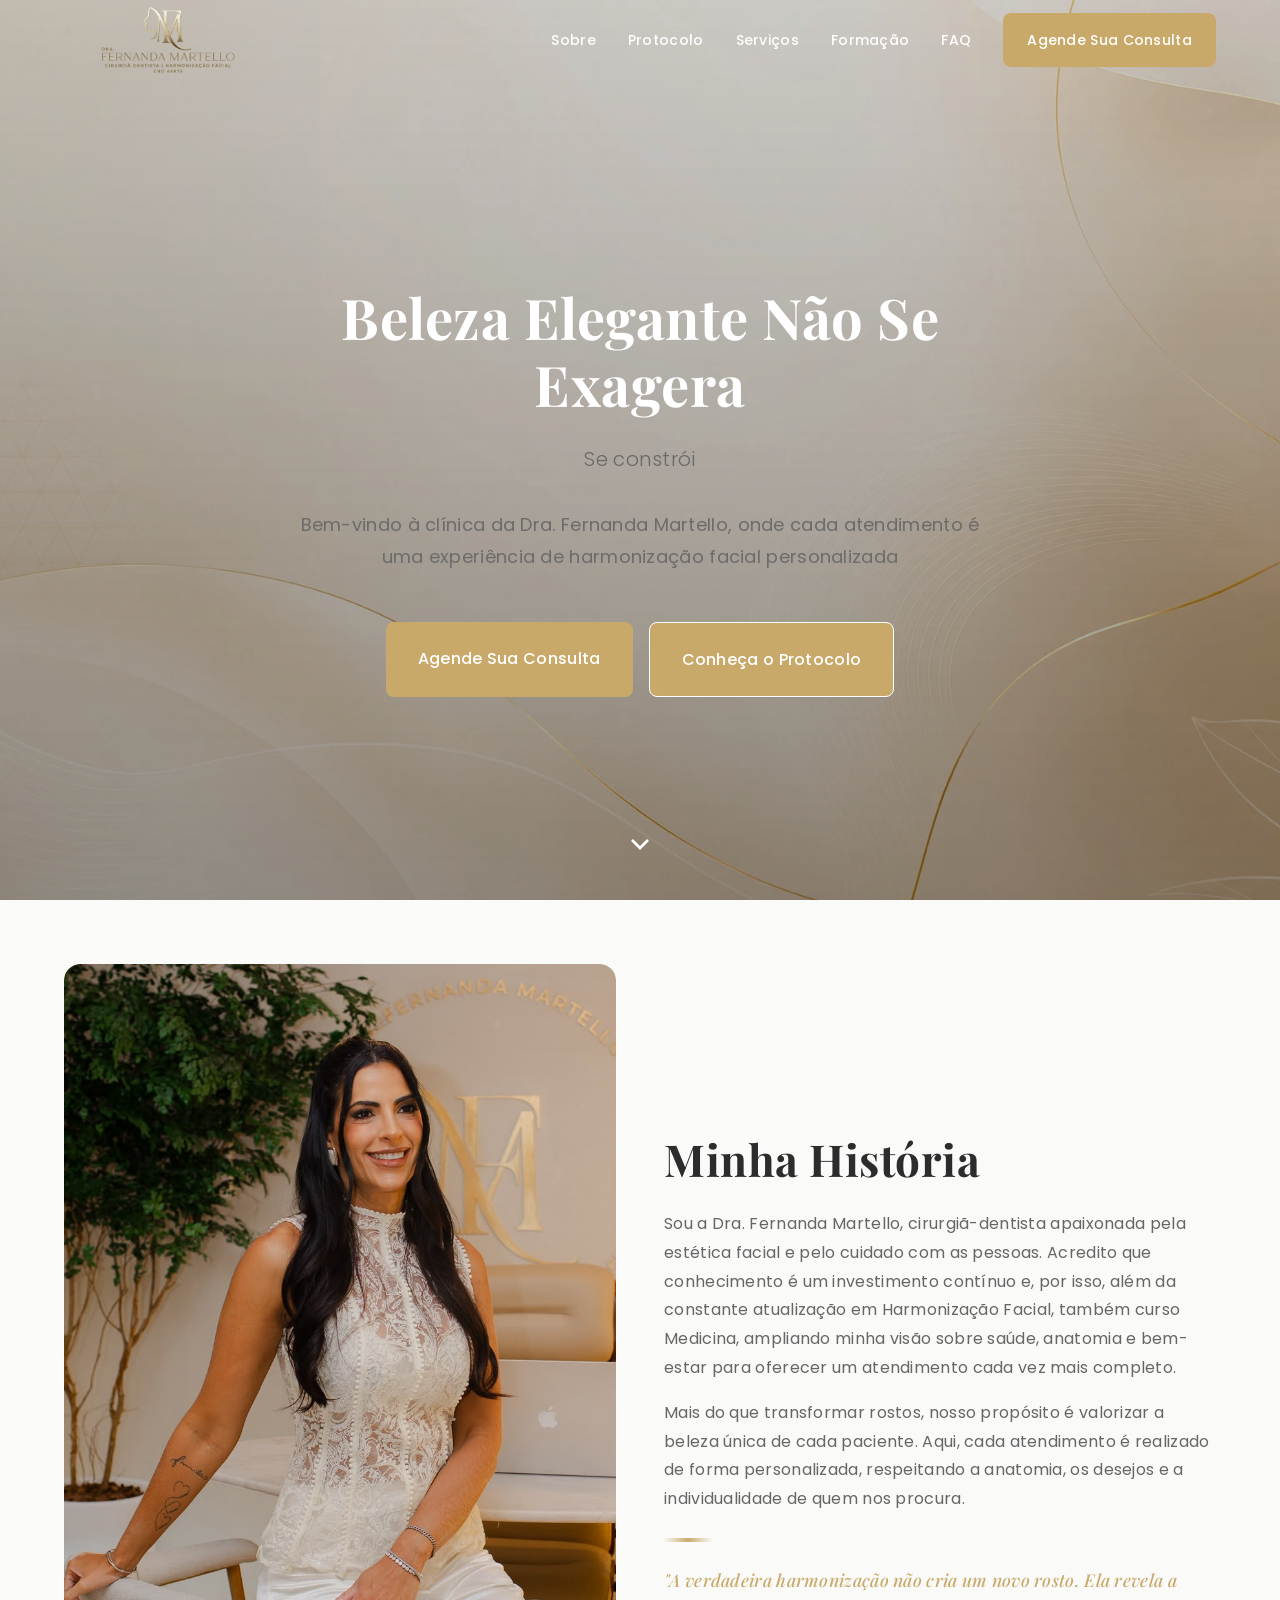
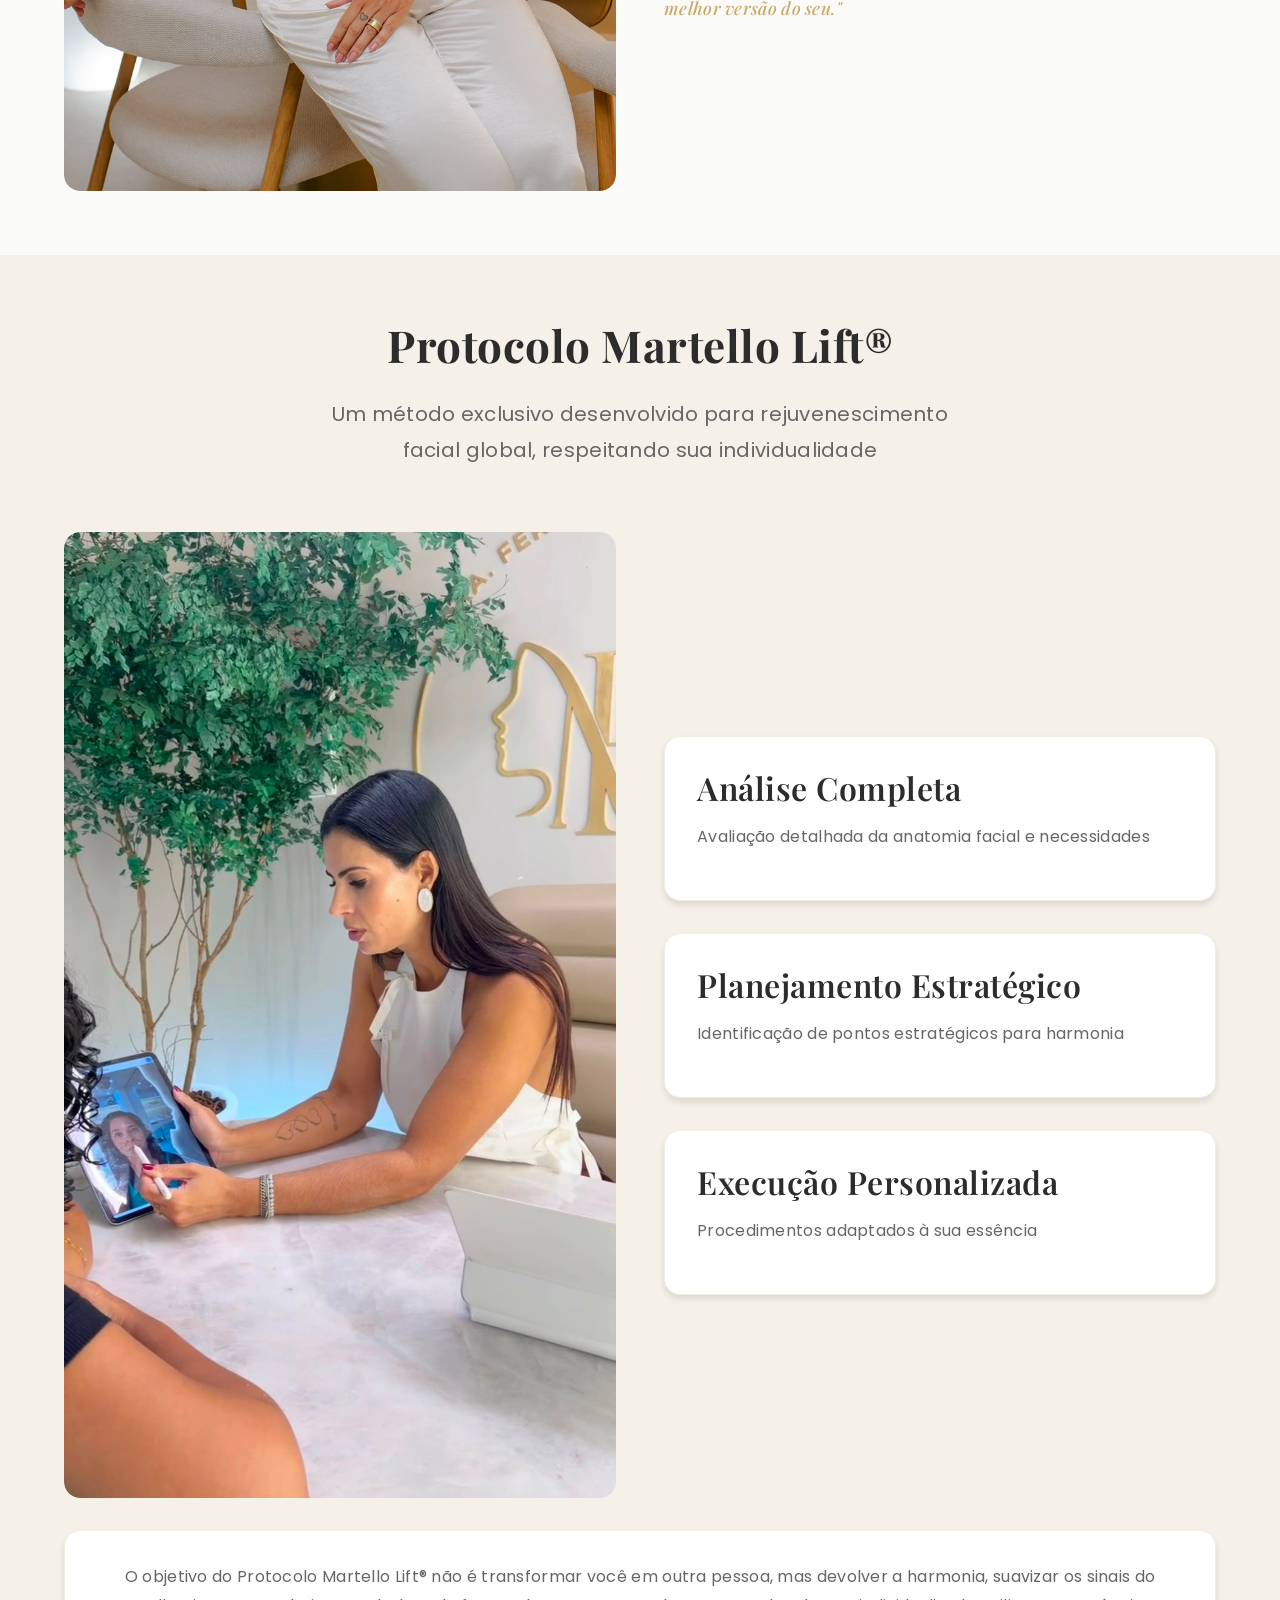
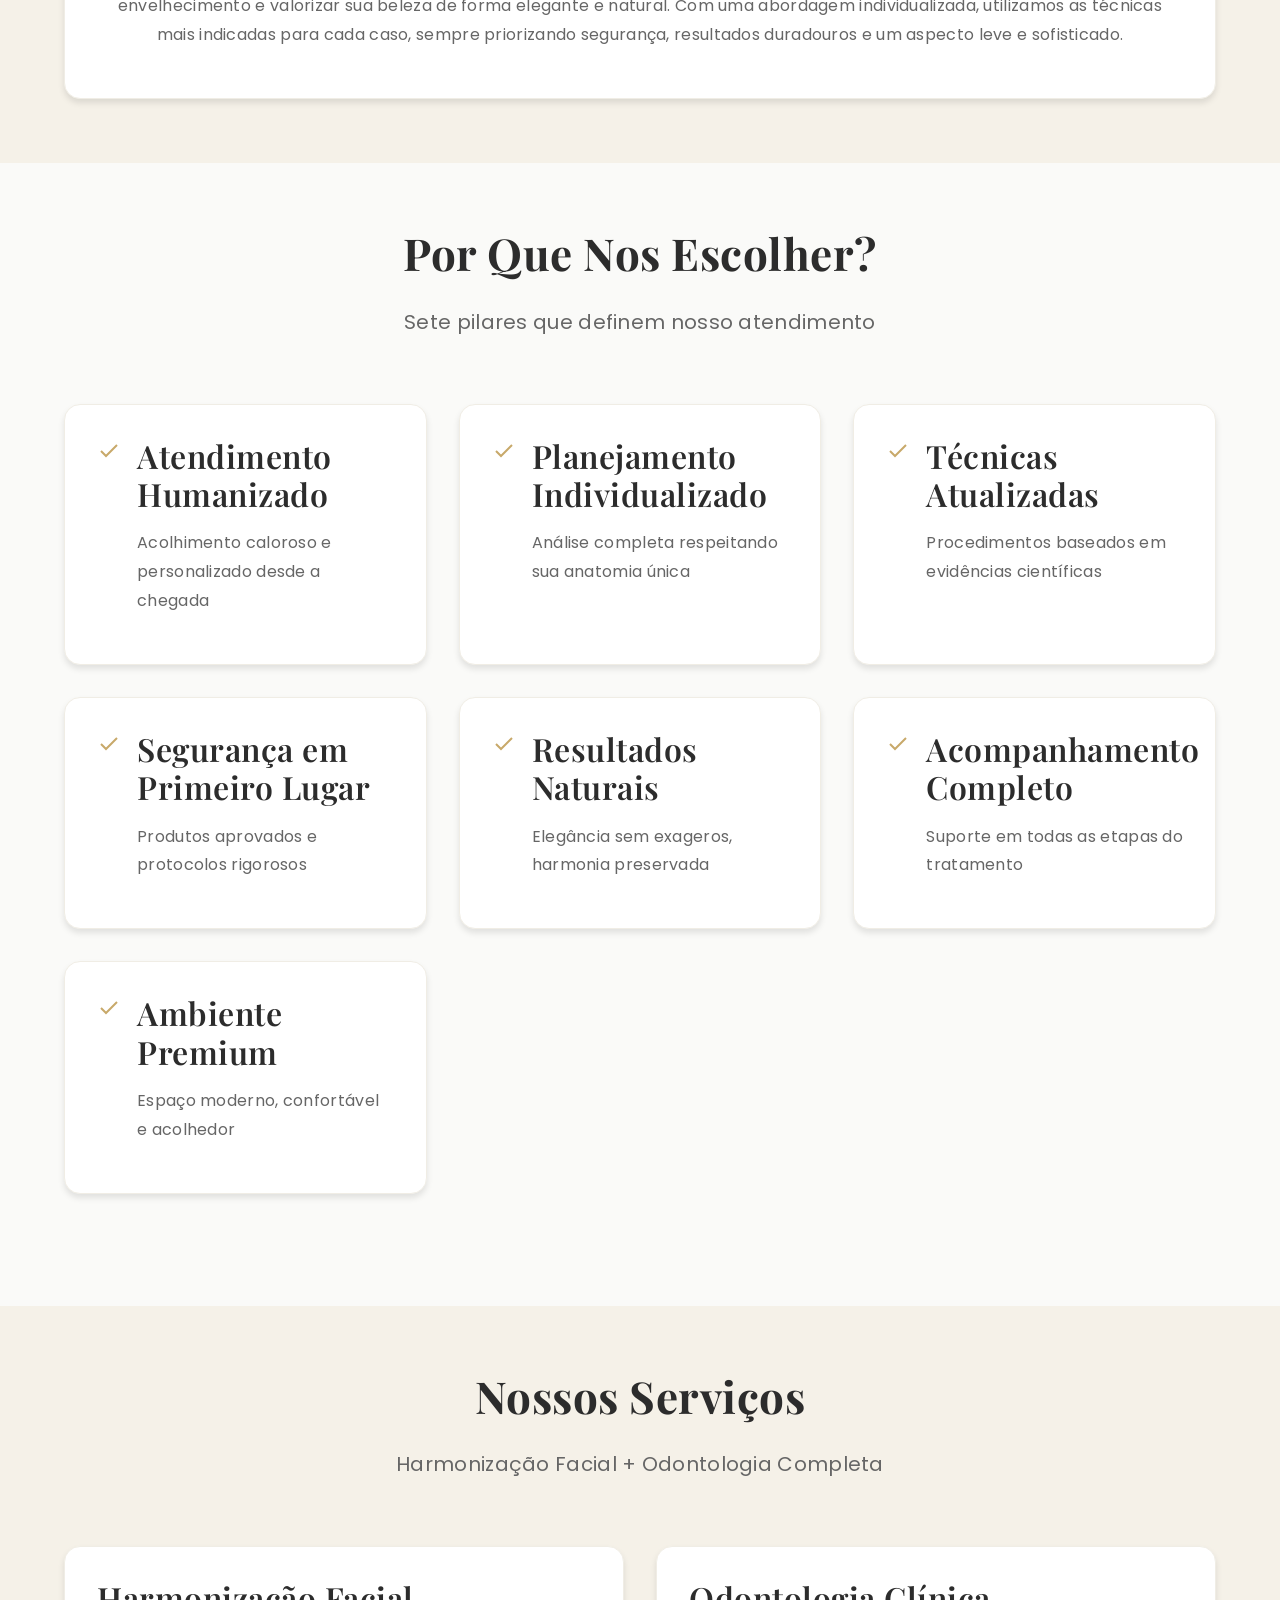
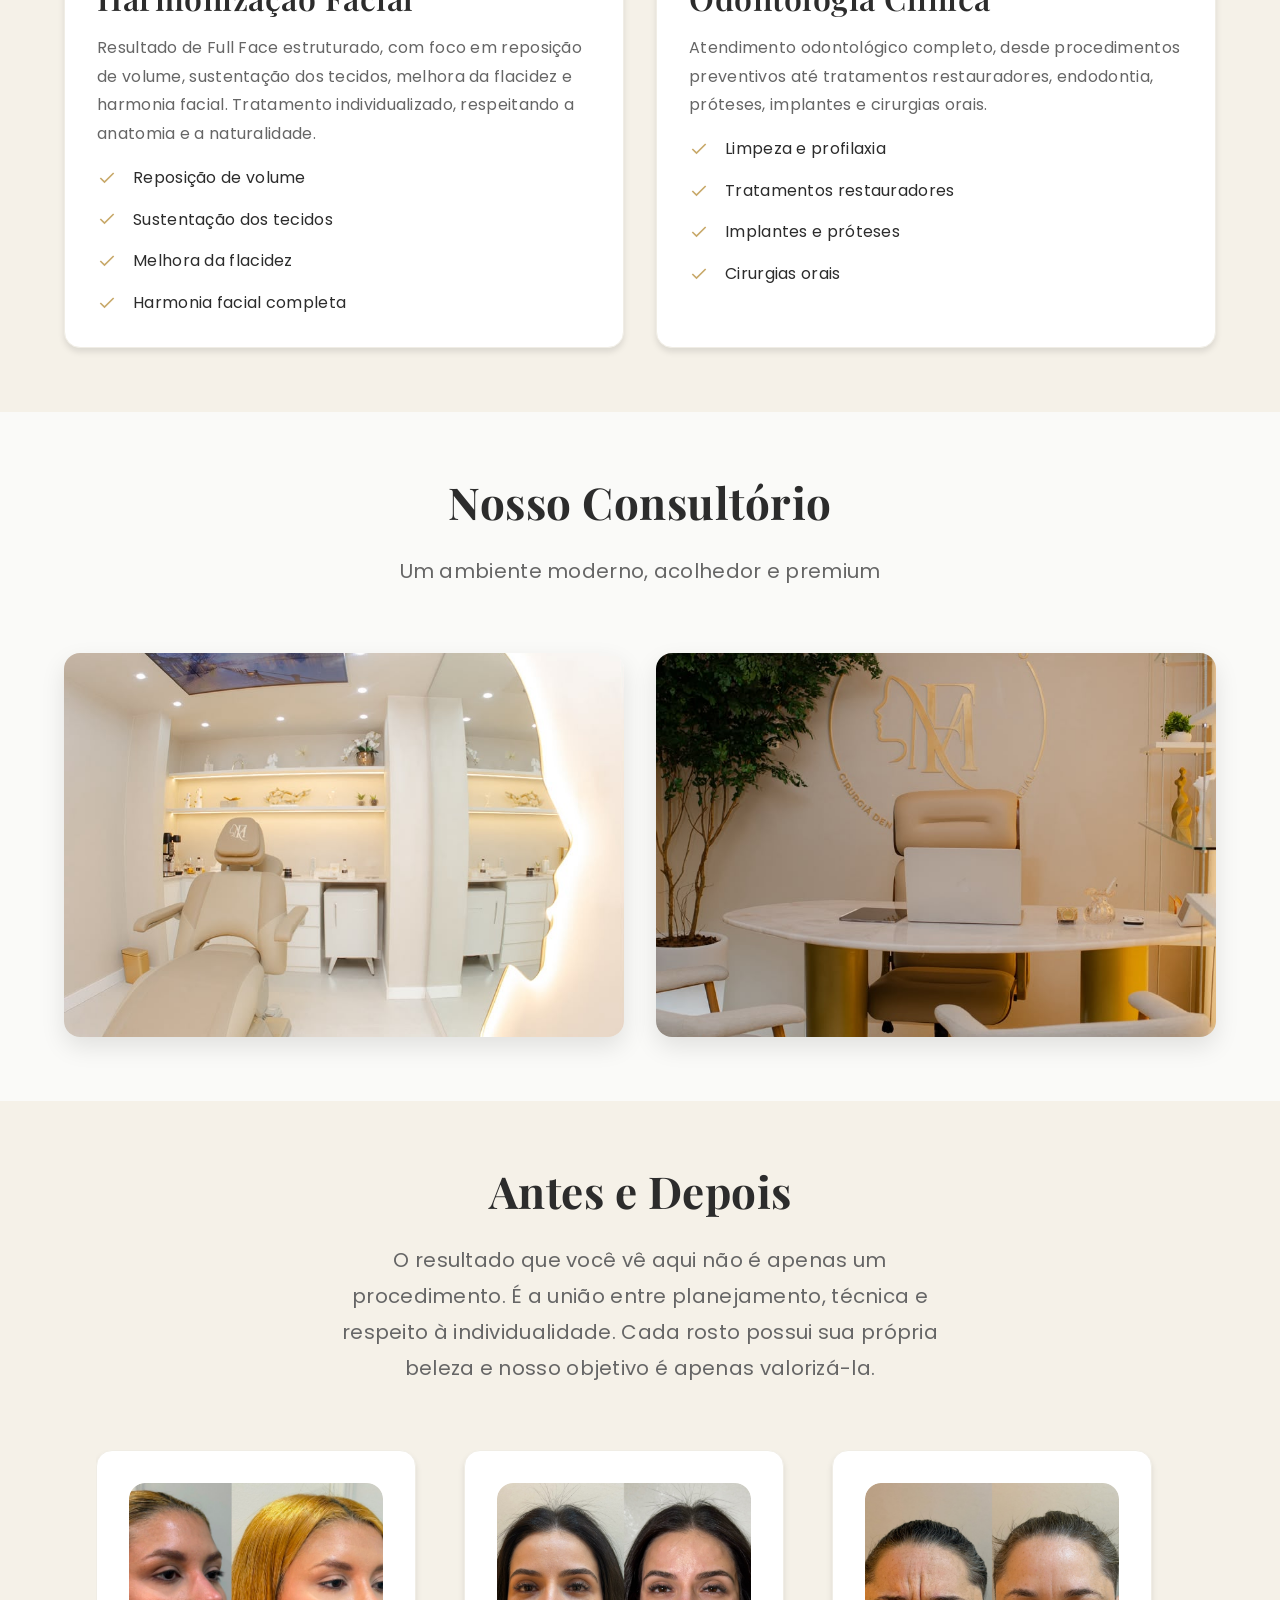
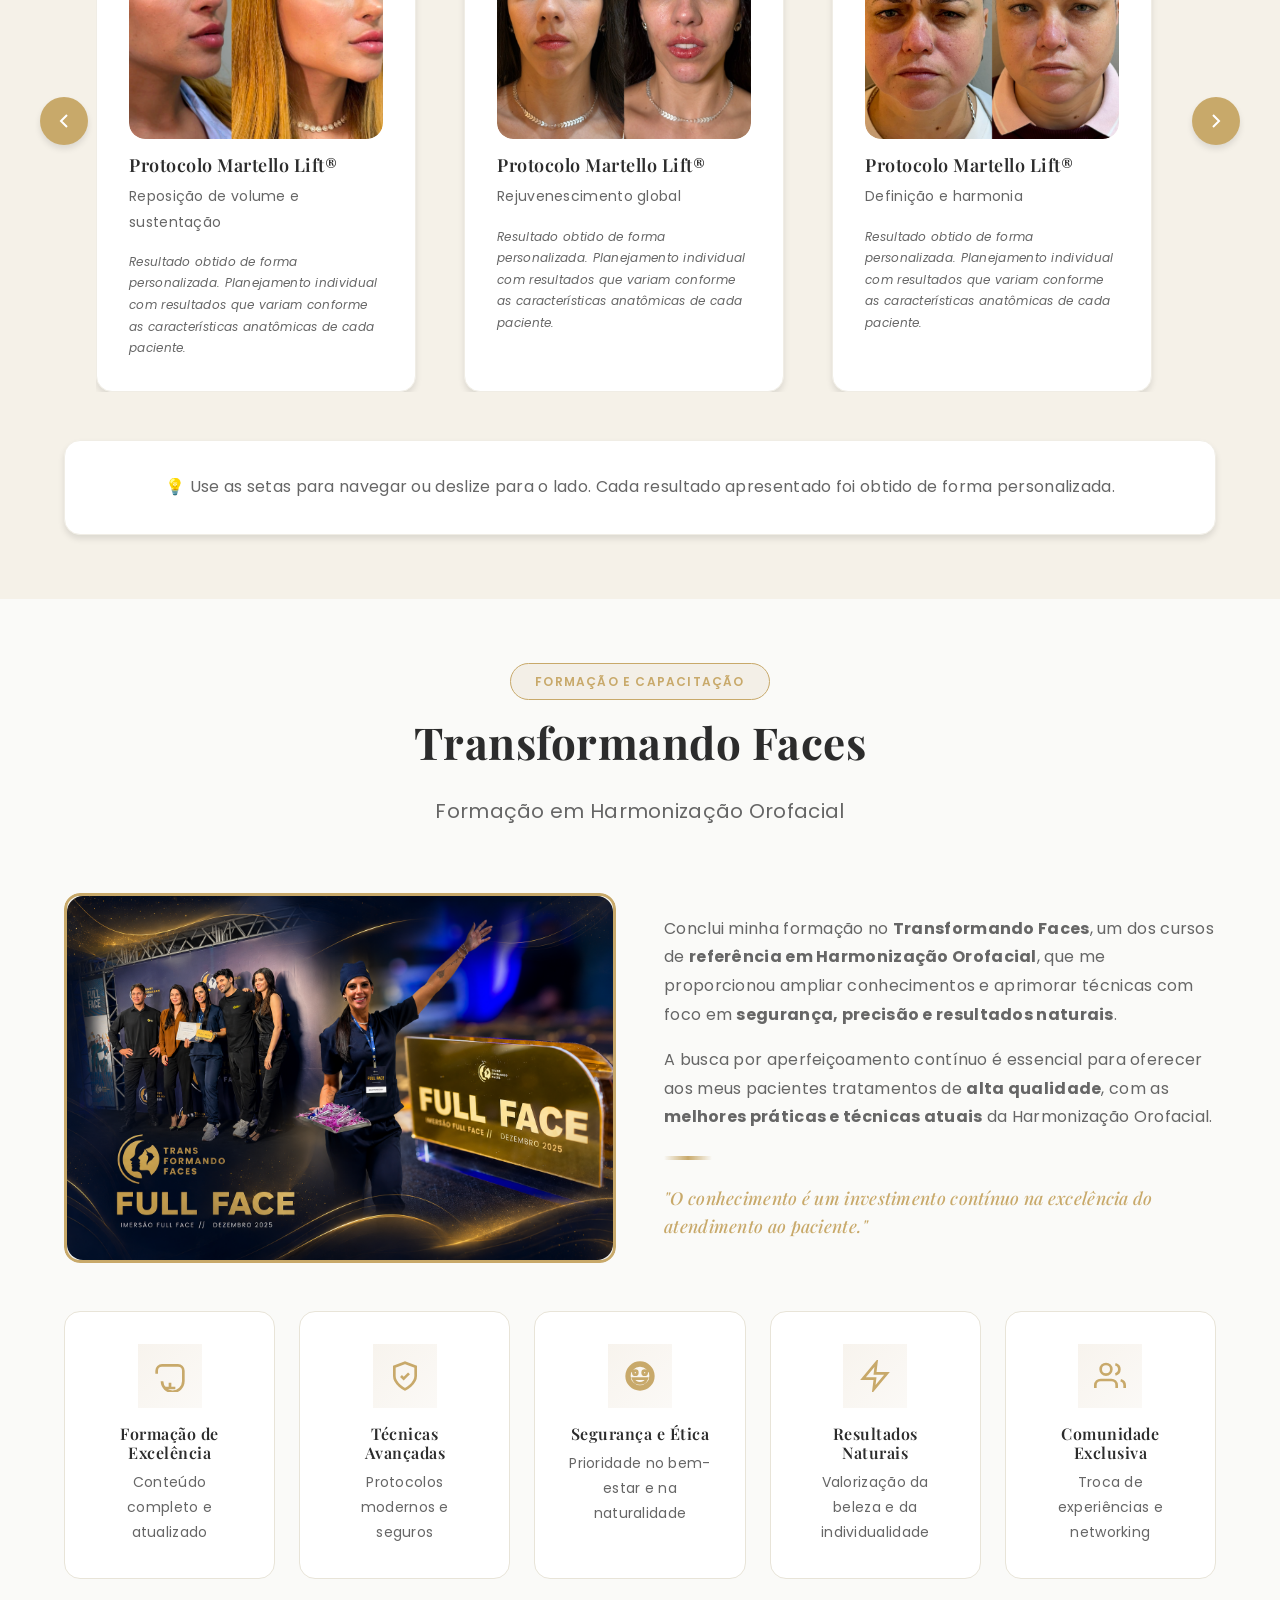
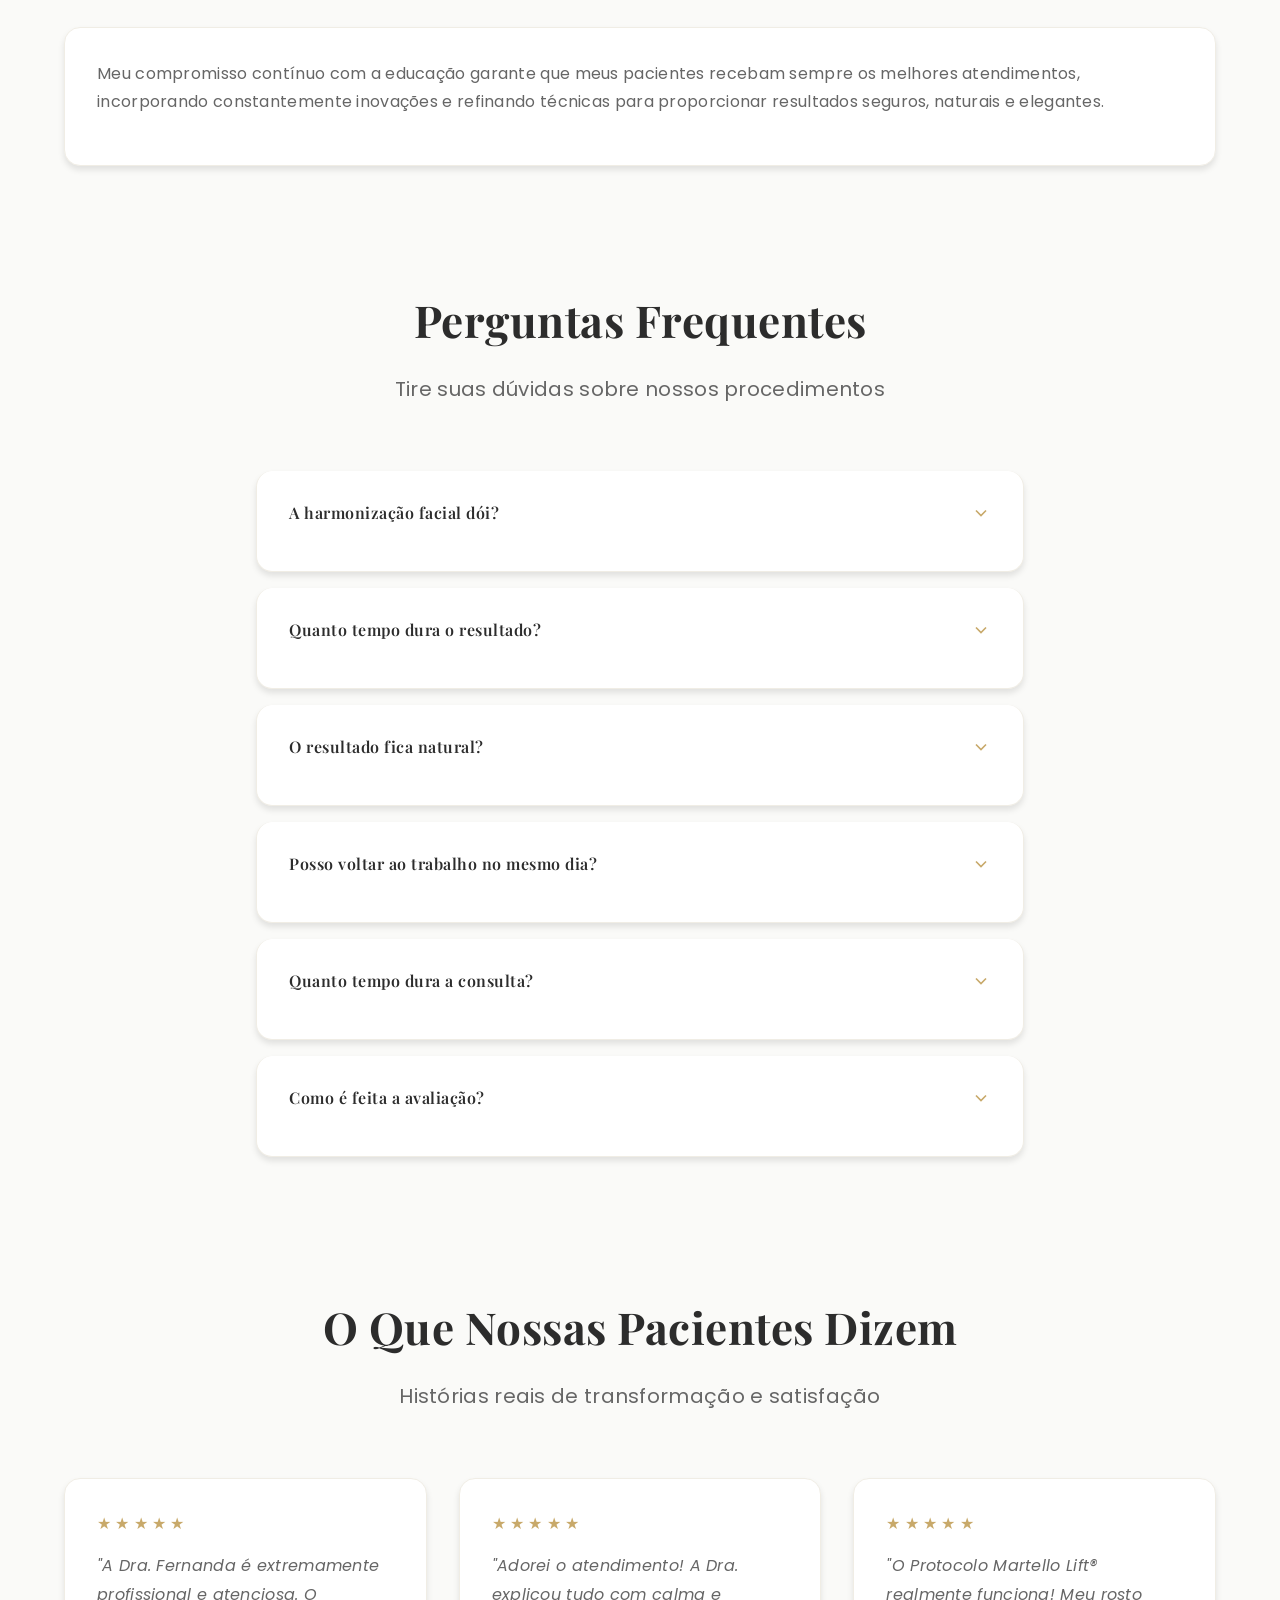
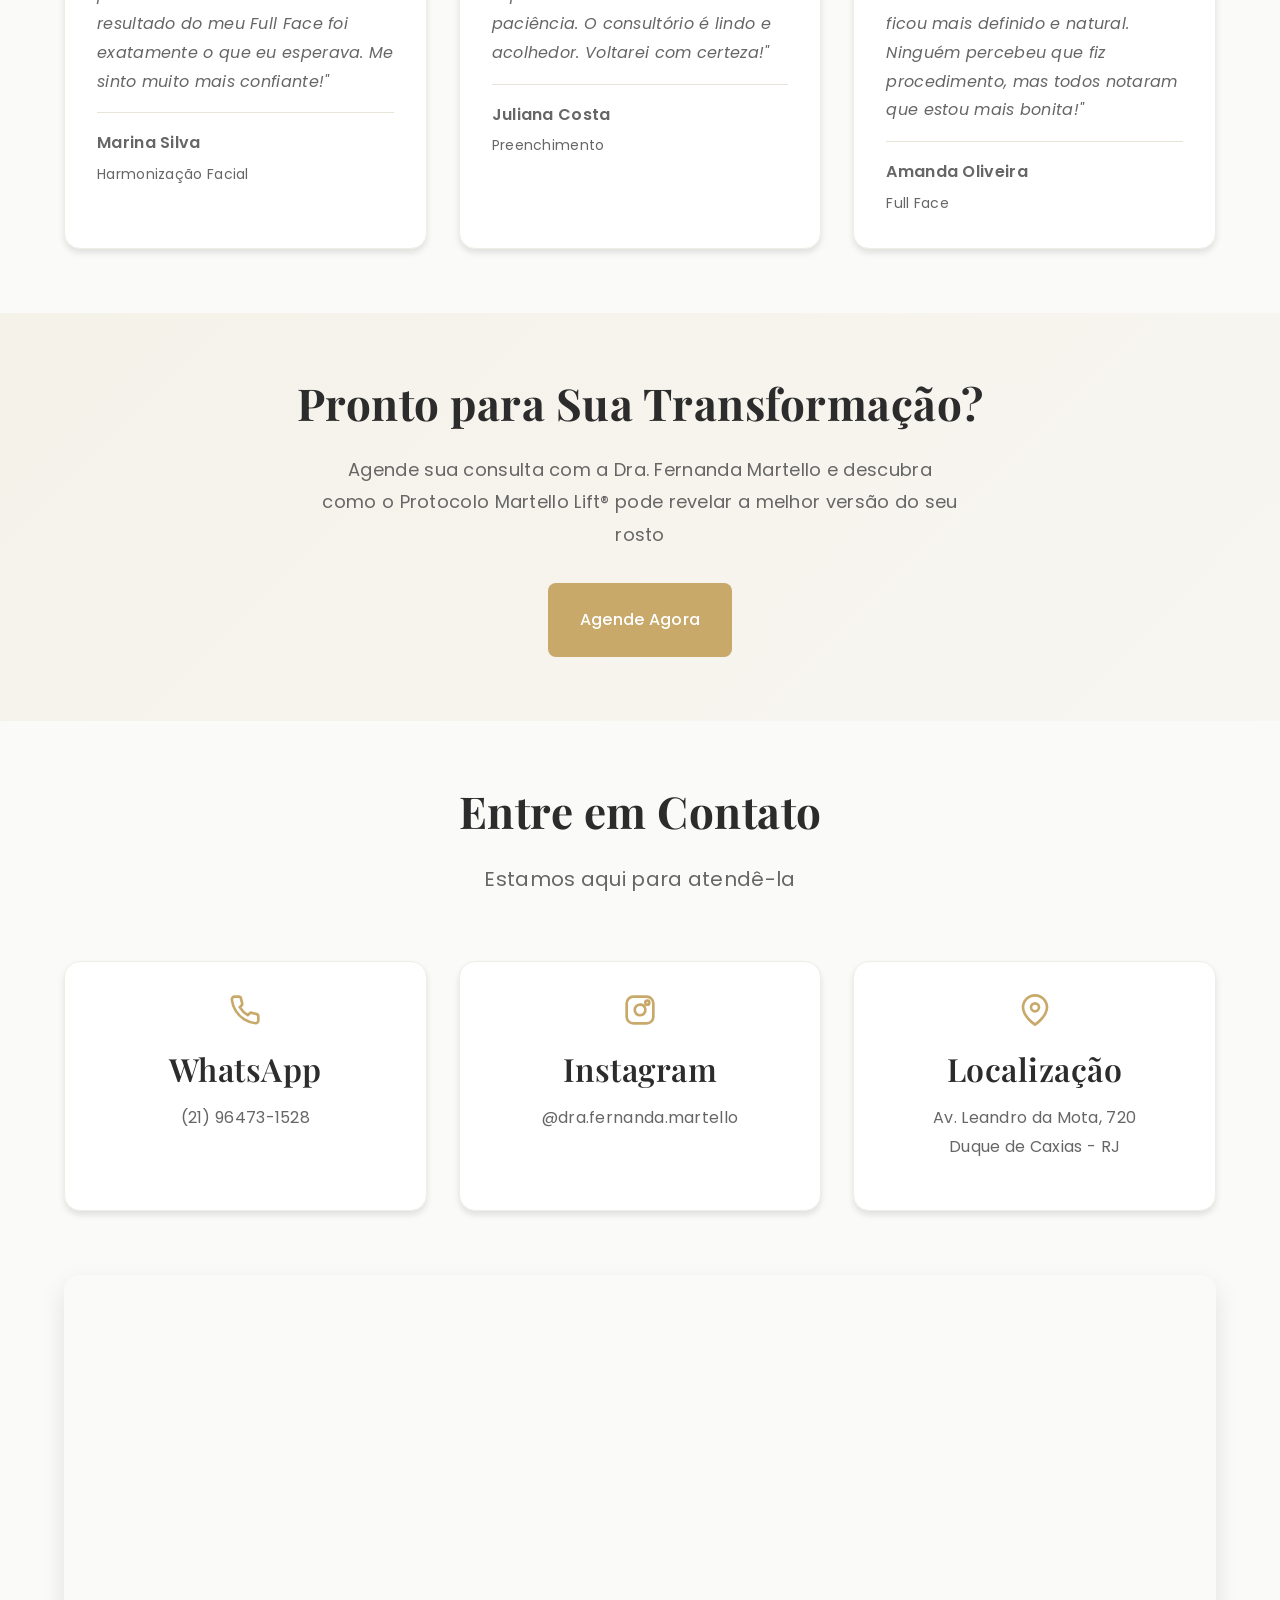
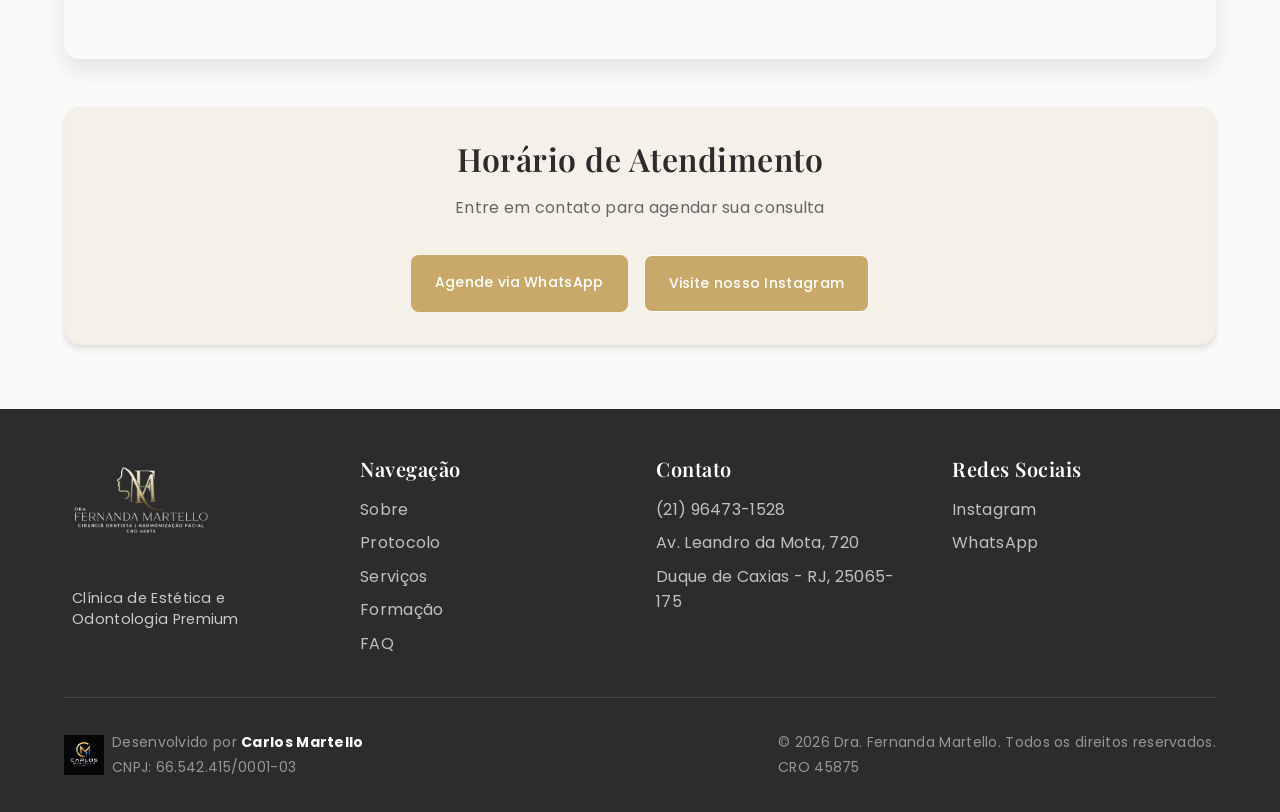
==== index.html @ 8f0f7971 "Primeiro commit: adicionando estrutura do projeto" ====
<!DOCTYPE html>
<html lang="pt-BR">
<head>
    <meta charset="UTF-8">
    <meta name="viewport" content="width=device-width, initial-scale=1.0">
    <title>Dra. Fernanda Martello - Harmonização Facial & Odontologia Premium</title>
    <meta name="description" content="Clínica de harmonização facial e odontologia premium da Dra. Fernanda Martello. Protocolo Martello Lift® para resultados naturais e elegantes.">
    
    <!-- Google Fonts -->
    <link href="https://fonts.googleapis.com/css2?family=Playfair+Display:wght@400;500;600;700&family=Poppins:wght@300;400;500;600;700&display=swap" rel="stylesheet">
    
    <!-- CSS Files -->
    <link rel="stylesheet" href="css/variables.css">
    <link rel="stylesheet" href="css/base.css">
    <link rel="stylesheet" href="css/components.css">
    <link rel="stylesheet" href="css/animations.css">
</head>
<body>
    <!-- Header/Navbar -->
    <header id="header" class="header">
        <nav class="container">
            <div class="navbar-brand">
                <img src="assets/img/LOGOTIPO2.png" alt="Dra. Fernanda Martello" class="logo">
            </div>
            <div class="navbar-menu" id="navbarMenu">
                <a href="#sobre" class="nav-link">Sobre</a>
                <a href="#protocolo" class="nav-link">Protocolo</a>
                <a href="#servicos" class="nav-link">Serviços</a>
                <a href="#formacao" class="nav-link">Formação</a>
                <a href="#faq" class="nav-link">FAQ</a>
                <a href="https://wa.me/5521964731528" target="_blank" rel="noopener noreferrer" class="btn-primary">Agende Sua Consulta</a>
            </div>
            <button class="menu-toggle" id="menuToggle" aria-label="Abrir menu">
                <span></span>
                <span></span>
                <span></span>
            </button>
        </nav>
    </header>

    <!-- Hero Section -->
    <section class="hero">
        <div class="hero-overlay"></div>
        <div class="hero-content">
            <h1 class="hero-title">Beleza Elegante Não Se Exagera</h1>
            <p class="hero-subtitle">Se constrói</p>
            <p class="hero-description">Bem-vindo à clínica da Dra. Fernanda Martello, onde cada atendimento é uma experiência de harmonização facial personalizada</p>
            <div class="hero-buttons">
                <a href="https://wa.me/5521964731528" target="_blank" rel="noopener noreferrer" class="btn-primary btn-lg">Agende Sua Consulta</a>
                <a href="#protocolo" class="btn-secondary btn-lg">Conheça o Protocolo</a>
            </div>
        </div>
        <div class="scroll-indicator">
            <svg width="24" height="24" viewBox="0 0 24 24" fill="none" stroke="currentColor" stroke-width="2">
                <polyline points="6 9 12 15 18 9"></polyline>
            </svg>
        </div>
    </section>

    <!-- Sobre a Clínica -->
    <section id="sobre" class="section">
        <div class="container">
            <div class="section-grid">
                <div class="section-image">
                    <img src="assets/img/sobremim.jpeg" alt="Dra. Fernanda Martello">
                </div>
                <div class="section-content">
                    <h2>Minha História</h2>
                    <p>Sou a Dra. Fernanda Martello, cirurgiã-dentista apaixonada pela estética facial e pelo cuidado com as pessoas. Acredito que conhecimento é um investimento contínuo e, por isso, além da constante atualização em Harmonização Facial, também curso Medicina, ampliando minha visão sobre saúde, anatomia e bem-estar para oferecer um atendimento cada vez mais completo.</p>
                    <p>Mais do que transformar rostos, nosso propósito é valorizar a beleza única de cada paciente. Aqui, cada atendimento é realizado de forma personalizada, respeitando a anatomia, os desejos e a individualidade de quem nos procura.</p>
                    <div class="divider-gold"></div>
                    <p class="quote">"A verdadeira harmonização não cria um novo rosto. Ela revela a melhor versão do seu."</p>
                </div>
            </div>
        </div>
    </section>

    <!-- Protocolo Martello Lift -->
    <section id="protocolo" class="section bg-secondary">
        <div class="container">
            <div class="section-header">
                <h2>Protocolo Martello Lift®</h2>
                <p>Um método exclusivo desenvolvido para rejuvenescimento facial global, respeitando sua individualidade</p>
            </div>

            <div class="section-grid">
                <div class="section-image">
                    <img src="assets/img/protocolo.jpeg" alt="Dra. Fernanda analisando paciente">
                </div>
                <div class="protocol-cards">
                    <div class="card card-premium">
                        <h3>Análise Completa</h3>
                        <p>Avaliação detalhada da anatomia facial e necessidades</p>
                    </div>
                    <div class="card card-premium">
                        <h3>Planejamento Estratégico</h3>
                        <p>Identificação de pontos estratégicos para harmonia</p>
                    </div>
                    <div class="card card-premium">
                        <h3>Execução Personalizada</h3>
                        <p>Procedimentos adaptados à sua essência</p>
                    </div>
                </div>
            </div>

            <div class="card card-premium card-full">
                <p>O objetivo do Protocolo Martello Lift® não é transformar você em outra pessoa, mas devolver a harmonia, suavizar os sinais do envelhecimento e valorizar sua beleza de forma elegante e natural. Com uma abordagem individualizada, utilizamos as técnicas mais indicadas para cada caso, sempre priorizando segurança, resultados duradouros e um aspecto leve e sofisticado.</p>
            </div>
        </div>
    </section>

    <!-- Por Que Nos Escolher -->
    <section class="section">
        <div class="container">
            <div class="section-header">
                <h2>Por Que Nos Escolher?</h2>
                <p>Sete pilares que definem nosso atendimento</p>
            </div>

            <div class="cards-grid">
                <div class="card card-premium">
                    <div class="card-flex">
                        <svg class="icon-check" viewBox="0 0 24 24" fill="none" stroke="currentColor" stroke-width="2">
                            <polyline points="20 6 9 17 4 12"></polyline>
                        </svg>
                        <div>
                            <h3>Atendimento Humanizado</h3>
                            <p>Acolhimento caloroso e personalizado desde a chegada</p>
                        </div>
                    </div>
                </div>
                <div class="card card-premium">
                    <div class="card-flex">
                        <svg class="icon-check" viewBox="0 0 24 24" fill="none" stroke="currentColor" stroke-width="2">
                            <polyline points="20 6 9 17 4 12"></polyline>
                        </svg>
                        <div>
                            <h3>Planejamento Individualizado</h3>
                            <p>Análise completa respeitando sua anatomia única</p>
                        </div>
                    </div>
                </div>
                <div class="card card-premium">
                    <div class="card-flex">
                        <svg class="icon-check" viewBox="0 0 24 24" fill="none" stroke="currentColor" stroke-width="2">
                            <polyline points="20 6 9 17 4 12"></polyline>
                        </svg>
                        <div>
                            <h3>Técnicas Atualizadas</h3>
                            <p>Procedimentos baseados em evidências científicas</p>
                        </div>
                    </div>
                </div>
                <div class="card card-premium">
                    <div class="card-flex">
                        <svg class="icon-check" viewBox="0 0 24 24" fill="none" stroke="currentColor" stroke-width="2">
                            <polyline points="20 6 9 17 4 12"></polyline>
                        </svg>
                        <div>
                            <h3>Segurança em Primeiro Lugar</h3>
                            <p>Produtos aprovados e protocolos rigorosos</p>
                        </div>
                    </div>
                </div>
                <div class="card card-premium">
                    <div class="card-flex">
                        <svg class="icon-check" viewBox="0 0 24 24" fill="none" stroke="currentColor" stroke-width="2">
                            <polyline points="20 6 9 17 4 12"></polyline>
                        </svg>
                        <div>
                            <h3>Resultados Naturais</h3>
                            <p>Elegância sem exageros, harmonia preservada</p>
                        </div>
                    </div>
                </div>
                <div class="card card-premium">
                    <div class="card-flex">
                        <svg class="icon-check" viewBox="0 0 24 24" fill="none" stroke="currentColor" stroke-width="2">
                            <polyline points="20 6 9 17 4 12"></polyline>
                        </svg>
                        <div>
                            <h3>Acompanhamento Completo</h3>
                            <p>Suporte em todas as etapas do tratamento</p>
                        </div>
                    </div>
                </div>
                <div class="card card-premium">
                    <div class="card-flex">
                        <svg class="icon-check" viewBox="0 0 24 24" fill="none" stroke="currentColor" stroke-width="2">
                            <polyline points="20 6 9 17 4 12"></polyline>
                        </svg>
                        <div>
                            <h3>Ambiente Premium</h3>
                            <p>Espaço moderno, confortável e acolhedor</p>
                        </div>
                    </div>
                </div>
            </div>
        </div>
    </section>

    <!-- Serviços -->
    <section id="servicos" class="section bg-secondary">
        <div class="container">
            <div class="section-header">
                <h2>Nossos Serviços</h2>
                <p>Harmonização Facial + Odontologia Completa</p>
            </div>

            <div class="services-grid">
                <div class="card card-premium">
                    <h3>Harmonização Facial</h3>
                    <p>Resultado de Full Face estruturado, com foco em reposição de volume, sustentação dos tecidos, melhora da flacidez e harmonia facial. Tratamento individualizado, respeitando a anatomia e a naturalidade.</p>
                    <ul class="service-list">
                        <li>
                            <svg viewBox="0 0 24 24" fill="none" stroke="currentColor" stroke-width="2">
                                <polyline points="20 6 9 17 4 12"></polyline>
                            </svg>
                            <span>Reposição de volume</span>
                        </li>
                        <li>
                            <svg viewBox="0 0 24 24" fill="none" stroke="currentColor" stroke-width="2">
                                <polyline points="20 6 9 17 4 12"></polyline>
                            </svg>
                            <span>Sustentação dos tecidos</span>
                        </li>
                        <li>
                            <svg viewBox="0 0 24 24" fill="none" stroke="currentColor" stroke-width="2">
                                <polyline points="20 6 9 17 4 12"></polyline>
                            </svg>
                            <span>Melhora da flacidez</span>
                        </li>
                        <li>
                            <svg viewBox="0 0 24 24" fill="none" stroke="currentColor" stroke-width="2">
                                <polyline points="20 6 9 17 4 12"></polyline>
                            </svg>
                            <span>Harmonia facial completa</span>
                        </li>
                    </ul>
                </div>

                <div class="card card-premium">
                    <h3>Odontologia Clínica</h3>
                    <p>Atendimento odontológico completo, desde procedimentos preventivos até tratamentos restauradores, endodontia, próteses, implantes e cirurgias orais.</p>
                    <ul class="service-list">
                        <li>
                            <svg viewBox="0 0 24 24" fill="none" stroke="currentColor" stroke-width="2">
                                <polyline points="20 6 9 17 4 12"></polyline>
                            </svg>
                            <span>Limpeza e profilaxia</span>
                        </li>
                        <li>
                            <svg viewBox="0 0 24 24" fill="none" stroke="currentColor" stroke-width="2">
                                <polyline points="20 6 9 17 4 12"></polyline>
                            </svg>
                            <span>Tratamentos restauradores</span>
                        </li>
                        <li>
                            <svg viewBox="0 0 24 24" fill="none" stroke="currentColor" stroke-width="2">
                                <polyline points="20 6 9 17 4 12"></polyline>
                            </svg>
                            <span>Implantes e próteses</span>
                        </li>
                        <li>
                            <svg viewBox="0 0 24 24" fill="none" stroke="currentColor" stroke-width="2">
                                <polyline points="20 6 9 17 4 12"></polyline>
                            </svg>
                            <span>Cirurgias orais</span>
                        </li>
                    </ul>
                </div>
            </div>
        </div>
    </section>

    <!-- Consultório -->
    <section class="section">
        <div class="container">
            <div class="section-header">
                <h2>Nosso Consultório</h2>
                <p>Um ambiente moderno, acolhedor e premium</p>
            </div>

            <div class="gallery-grid">
                <div class="gallery-item">
                    <img src="assets/img/consultorio1.jpeg" alt="Consultório - Vista 1">
                </div>
                <div class="gallery-item">
                    <img src="assets/img/consultorio2.jpeg" alt="Consultório - Vista 2">
                </div>
            </div>
        </div>
    </section>

    <!-- Antes e Depois -->
    <section class="section bg-secondary">
        <div class="container">
            <div class="section-header">
                <h2>Antes e Depois</h2>
                <p>O resultado que você vê aqui não é apenas um procedimento. É a união entre planejamento, técnica e respeito à individualidade. Cada rosto possui sua própria beleza e nosso objetivo é apenas valorizá-la.</p>
            </div>

            <!-- Carrossel de Antes e Depois -->
            <div class="carousel-container">
                <button class="carousel-btn carousel-btn-prev" id="carouselPrev" aria-label="Rolar para esquerda">
                    <svg viewBox="0 0 24 24" fill="none" stroke="currentColor" stroke-width="2">
                        <polyline points="15 18 9 12 15 6"></polyline>
                    </svg>
                </button>

                <div class="carousel" id="carousel">
                    <div class="carousel-track" id="carouselTrack">
                        <!-- Items serão adicionados via JavaScript -->
                    </div>
                </div>

                <button class="carousel-btn carousel-btn-next" id="carouselNext" aria-label="Rolar para direita">
                    <svg viewBox="0 0 24 24" fill="none" stroke="currentColor" stroke-width="2">
                        <polyline points="9 18 15 12 9 6"></polyline>
                    </svg>
                </button>
            </div>

            <div class="card card-premium tip-card">
                <p>💡 Use as setas para navegar ou deslize para o lado. Cada resultado apresentado foi obtido de forma personalizada.</p>
            </div>
        </div>
    </section>

    <!-- Formação e Cursos -->
    <section id="formacao" class="section">
        <div class="container">
            <div class="section-header">
                <span class="badge-gold">FORMAÇÃO E CAPACITAÇÃO</span>
                <h2>Transformando Faces</h2>
                <p>Formação em Harmonização Orofacial</p>
            </div>

            <div class="section-grid">
                <div class="section-image">
                    <div class="training-image-container">
                        <img src="./assets/img/montagemfullface.png" alt="Dra. Fernanda Martello com certificado" class="training-main-image">
                    </div>
                </div>
                <div class="section-content">
                    <p>Conclui minha formação no <strong>Transformando Faces</strong>, um dos cursos de <strong>referência em Harmonização Orofacial</strong>, que me proporcionou ampliar conhecimentos e aprimorar técnicas com foco em <strong>segurança, precisão e resultados naturais</strong>.</p>
                    <p>A busca por aperfeiçoamento contínuo é essencial para oferecer aos meus pacientes tratamentos de <strong>alta qualidade</strong>, com as <strong>melhores práticas e técnicas atuais</strong> da Harmonização Orofacial.</p>
                    <div class="divider-gold"></div>
                    <p class="quote">"O conhecimento é um investimento contínuo na excelência do atendimento ao paciente."</p>
                </div>
            </div>

            <!-- Pilares da Formação -->
            <div class="training-pillars">
                <div class="pillar-item">
                    <div class="pillar-icon">
                        <svg viewBox="0 0 24 24" fill="none" stroke="currentColor" stroke-width="2">
                            <path d="M22 10v6m0 0a8 8 0 0 1-15.996.004M2 10.236V8a4 4 0 0 1 4-4h12a4 4 0 0 1 4 4v2.236"></path>
                            <path d="M12 17v4m-4 0h8"></path>
                        </svg>
                    </div>
                    <h3>Formação de Excelência</h3>
                    <p>Conteúdo completo e atualizado</p>
                </div>

                <div class="pillar-item">
                    <div class="pillar-icon">
                        <svg viewBox="0 0 24 24" fill="none" stroke="currentColor" stroke-width="2">
                            <path d="M12 22s8-4 8-10V5l-8-3-8 3v7c0 6 8 10 8 10z"></path>
                            <path d="M9 12l2 2 4-4"></path>
                        </svg>
                    </div>
                    <h3>Técnicas Avançadas</h3>
                    <p>Protocolos modernos e seguros</p>
                </div>

                <div class="pillar-item">
                    <div class="pillar-icon">
                        <svg viewBox="0 0 24 24" fill="none" stroke="currentColor" stroke-width="2">
                            <path d="M12 2C6.48 2 2 6.48 2 12s4.48 10 10 10 10-4.48 10-10S17.52 2 12 2zm0 18c-4.41 0-8-3.59-8-8s3.59-8 8-8 8 3.59 8 8-3.59 8-8 8zm3.5-9c.83 0 1.5-.67 1.5-1.5S16.33 8 15.5 8 14 8.67 14 9.5s.67 1.5 1.5 1.5zm-7 0c.83 0 1.5-.67 1.5-1.5S9.33 8 8.5 8 7 8.67 7 9.5 7.67 11 8.5 11zm3.5 6.5c2.33 0 4.31-1.46 5.11-3.5H6.89c.8 2.04 2.78 3.5 5.11 3.5z"></path>
                        </svg>
                    </div>
                    <h3>Segurança e Ética</h3>
                    <p>Prioridade no bem-estar e na naturalidade</p>
                </div>

                <div class="pillar-item">
                    <div class="pillar-icon">
                        <svg viewBox="0 0 24 24" fill="none" stroke="currentColor" stroke-width="2">
                            <path d="M13 2L3 14h9l-1 8 10-12h-9l1-8z"></path>
                        </svg>
                    </div>
                    <h3>Resultados Naturais</h3>
                    <p>Valorização da beleza e da individualidade</p>
                </div>

                <div class="pillar-item">
                    <div class="pillar-icon">
                        <svg viewBox="0 0 24 24" fill="none" stroke="currentColor" stroke-width="2">
                            <path d="M17 21v-2a4 4 0 0 0-4-4H5a4 4 0 0 0-4 4v2"></path>
                            <circle cx="9" cy="7" r="4"></circle>
                            <path d="M23 21v-2a4 4 0 0 0-3-3.87"></path>
                            <path d="M16 3.13a4 4 0 0 1 0 7.75"></path>
                        </svg>
                    </div>
                    <h3>Comunidade Exclusiva</h3>
                    <p>Troca de experiências e networking</p>
                </div>
            </div>

            <div class="card card-premium">
                <p>Meu compromisso contínuo com a educação garante que meus pacientes recebam sempre os melhores atendimentos, incorporando constantemente inovações e refinando técnicas para proporcionar resultados seguros, naturais e elegantes.</p>
            </div>
        </div>
    </section>

    <!-- FAQ -->
    <section id="faq" class="section">
        <div class="container">
            <div class="section-header">
                <h2>Perguntas Frequentes</h2>
                <p>Tire suas dúvidas sobre nossos procedimentos</p>
            </div>

            <div class="faq-container">
                <div class="faq-item card card-premium">
                    <button class="faq-toggle">
                        <h3>A harmonização facial dói?</h3>
                        <svg class="faq-icon" viewBox="0 0 24 24" fill="none" stroke="currentColor" stroke-width="2">
                            <polyline points="6 9 12 15 18 9"></polyline>
                        </svg>
                    </button>
                    <div class="faq-content">
                        <p>A maioria dos procedimentos é muito bem tolerada. Utilizamos técnicas que proporcionam mais conforto durante o atendimento e, quando necessário, anestésicos locais para minimizar qualquer desconforto. Nossa prioridade é que você tenha uma experiência tranquila e segura.</p>
                    </div>
                </div>

                <div class="faq-item card card-premium">
                    <button class="faq-toggle">
                        <h3>Quanto tempo dura o resultado?</h3>
                        <svg class="faq-icon" viewBox="0 0 24 24" fill="none" stroke="currentColor" stroke-width="2">
                            <polyline points="6 9 12 15 18 9"></polyline>
                        </svg>
                    </button>
                    <div class="faq-content">
                        <p>A durabilidade varia de acordo com o procedimento realizado, o produto utilizado, o metabolismo de cada paciente e os cuidados após o tratamento. Durante a avaliação, explicamos detalhadamente o tempo estimado de cada procedimento e quando é recomendado realizar a manutenção.</p>
                    </div>
                </div>

                <div class="faq-item card card-premium">
                    <button class="faq-toggle">
                        <h3>O resultado fica natural?</h3>
                        <svg class="faq-icon" viewBox="0 0 24 24" fill="none" stroke="currentColor" stroke-width="2">
                            <polyline points="6 9 12 15 18 9"></polyline>
                        </svg>
                    </button>
                    <div class="faq-content">
                        <p>Sim. Esse é um dos principais pilares do nosso trabalho. O objetivo é valorizar seus traços, respeitando sua anatomia e preservando sua identidade. Buscamos resultados elegantes, equilibrados e naturais, sem exageros.</p>
                    </div>
                </div>

                <div class="faq-item card card-premium">
                    <button class="faq-toggle">
                        <h3>Posso voltar ao trabalho no mesmo dia?</h3>
                        <svg class="faq-icon" viewBox="0 0 24 24" fill="none" stroke="currentColor" stroke-width="2">
                            <polyline points="6 9 12 15 18 9"></polyline>
                        </svg>
                    </button>
                    <div class="faq-content">
                        <p>Na maioria dos casos, sim. Grande parte dos procedimentos permite o retorno às atividades habituais no mesmo dia. Dependendo do tratamento, pode haver um leve inchaço ou pequenos hematomas temporários, que costumam regredir naturalmente.</p>
                    </div>
                </div>

                <div class="faq-item card card-premium">
                    <button class="faq-toggle">
                        <h3>Quanto tempo dura a consulta?</h3>
                        <svg class="faq-icon" viewBox="0 0 24 24" fill="none" stroke="currentColor" stroke-width="2">
                            <polyline points="6 9 12 15 18 9"></polyline>
                        </svg>
                    </button>
                    <div class="faq-content">
                        <p>A primeira consulta, que inclui a avaliação e o planejamento facial, dura em média entre 45 minutos e 1 hora. O tempo pode variar conforme a complexidade do caso e os procedimentos planejados.</p>
                    </div>
                </div>

                <div class="faq-item card card-premium">
                    <button class="faq-toggle">
                        <h3>Como é feita a avaliação?</h3>
                        <svg class="faq-icon" viewBox="0 0 24 24" fill="none" stroke="currentColor" stroke-width="2">
                            <polyline points="6 9 12 15 18 9"></polyline>
                        </svg>
                    </button>
                    <div class="faq-content">
                        <p>A avaliação é um momento dedicado exclusivamente a você. Conversamos sobre suas expectativas, analisamos cuidadosamente a anatomia facial, identificamos suas necessidades e elaboramos um planejamento totalmente personalizado. Cada detalhe é pensado para que os resultados sejam harmônicos, seguros e naturais.</p>
                    </div>
                </div>
            </div>
        </div>
    </section>

    <!-- Depoimentos -->
    <section class="section">
        <div class="container">
            <div class="section-header">
                <h2>O Que Nossas Pacientes Dizem</h2>
                <p>Histórias reais de transformação e satisfação</p>
            </div>

            <div class="testimonials-grid">
                <div class="card card-premium">
                    <div class="testimonial-rating">
                        <span>★</span>
                        <span>★</span>
                        <span>★</span>
                        <span>★</span>
                        <span>★</span>
                    </div>
                    <p class="testimonial-text">"A Dra. Fernanda é extremamente profissional e atenciosa. O resultado do meu Full Face foi exatamente o que eu esperava. Me sinto muito mais confiante!"</p>
                    <div class="testimonial-author">
                        <p class="testimonial-name">Marina Silva</p>
                        <p class="testimonial-specialty">Harmonização Facial</p>
                    </div>
                </div>

                <div class="card card-premium">
                    <div class="testimonial-rating">
                        <span>★</span>
                        <span>★</span>
                        <span>★</span>
                        <span>★</span>
                        <span>★</span>
                    </div>
                    <p class="testimonial-text">"Adorei o atendimento! A Dra. explicou tudo com calma e paciência. O consultório é lindo e acolhedor. Voltarei com certeza!"</p>
                    <div class="testimonial-author">
                        <p class="testimonial-name">Juliana Costa</p>
                        <p class="testimonial-specialty">Preenchimento</p>
                    </div>
                </div>

                <div class="card card-premium">
                    <div class="testimonial-rating">
                        <span>★</span>
                        <span>★</span>
                        <span>★</span>
                        <span>★</span>
                        <span>★</span>
                    </div>
                    <p class="testimonial-text">"O Protocolo Martello Lift® realmente funciona! Meu rosto ficou mais definido e natural. Ninguém percebeu que fiz procedimento, mas todos notaram que estou mais bonita!"</p>
                    <div class="testimonial-author">
                        <p class="testimonial-name">Amanda Oliveira</p>
                        <p class="testimonial-specialty">Full Face</p>
                    </div>
                </div>
            </div>
        </div>
    </section>

    <!-- CTA Final -->
    <section class="section cta-section">
        <div class="container">
            <h2>Pronto para Sua Transformação?</h2>
            <p>Agende sua consulta com a Dra. Fernanda Martello e descubra como o Protocolo Martello Lift® pode revelar a melhor versão do seu rosto</p>
            <a href="https://wa.me/5521964731528" target="_blank" rel="noopener noreferrer" class="btn-primary btn-lg">Agende Agora</a>
        </div>
    </section>

    <!-- Contato -->
    <section class="section">
        <div class="container">
            <div class="section-header">
                <h2>Entre em Contato</h2>
                <p>Estamos aqui para atendê-la</p>
            </div>

            <div class="contact-cards">
                <a href="https://wa.me/5521964731528" target="_blank" rel="noopener noreferrer" class="card card-premium contact-card">
                    <svg class="contact-icon" viewBox="0 0 24 24" fill="none" stroke="currentColor" stroke-width="2">
                        <path d="M22 16.92v3a2 2 0 0 1-2.18 2 19.79 19.79 0 0 1-8.63-3.07 19.5 19.5 0 0 1-6-6 19.79 19.79 0 0 1-3.07-8.67A2 2 0 0 1 4.11 2h3a2 2 0 0 1 2 1.72 12.84 12.84 0 0 0 .7 2.81 2 2 0 0 1-.45 2.11L8.09 9.91a16 16 0 0 0 6 6l1.27-1.27a2 2 0 0 1 2.11-.45 12.84 12.84 0 0 0 2.81.7A2 2 0 0 1 22 16.92z"></path>
                    </svg>
                    <h3>WhatsApp</h3>
                    <p>(21) 96473-1528</p>
                </a>

                <a href="https://www.instagram.com/dra.fernanda.martello?utm_source=qr" target="_blank" rel="noopener noreferrer" class="card card-premium contact-card">
                    <svg class="contact-icon" viewBox="0 0 24 24" fill="none" stroke="currentColor" stroke-width="2">
                        <rect x="2" y="2" width="20" height="20" rx="5" ry="5"></rect>
                        <path d="M16 11.37A4 4 0 1 1 12.63 8 4 4 0 0 1 16 11.37z"></path>
                        <circle cx="17.5" cy="6.5" r="1.5"></circle>
                    </svg>
                    <h3>Instagram</h3>
                    <p>@dra.fernanda.martello</p>
                </a>

                <div class="card card-premium contact-card">
                    <svg class="contact-icon" viewBox="0 0 24 24" fill="none" stroke="currentColor" stroke-width="2">
                        <path d="M21 10c0 7-9 13-9 13s-9-6-9-13a9 9 0 0 1 18 0z"></path>
                        <circle cx="12" cy="10" r="3"></circle>
                    </svg>
                    <h3>Localização</h3>
                    <p>Av. Leandro da Mota, 720<br>Duque de Caxias - RJ</p>
                </div>
            </div>

            <!-- Mapa -->
            <div class="map-container">
                <iframe src="https://www.google.com/maps/embed?pb=!1m18!1m12!1m3!1d3679.5847394789!2d-43.30166!3d-22.78945!2m3!1f0!2f0!3f0!3m2!1i1024!2i768!4f13.1!3m3!1m2!1s0x9bda5f5f5f5f5f5f%3A0x5f5f5f5f5f5f5f5f!2sAv.%20Leandro%20da%20Mota%2C%20720%20-%20Vila%20S%C3%A3o%20Luis%2C%20Duque%20de%20Caxias%20-%20RJ%2C%2025065-175!5e0!3m2!1spt-BR!2sbr!4v1234567890" width="100%" height="100%" style="border:0;" allowfullscreen="" loading="lazy" referrerpolicy="no-referrer-when-downgrade"></iframe>
            </div>

            <!-- Informações de Contato -->
            <div class="card card-premium contact-info">
                <h3>Horário de Atendimento</h3>
                <p>Entre em contato para agendar sua consulta</p>
                <div class="contact-buttons">
                    <a href="https://wa.me/5521964731528" target="_blank" rel="noopener noreferrer" class="btn-primary">Agende via WhatsApp</a>
                    <a href="https://www.instagram.com/dra.fernanda.martello?utm_source=qr" target="_blank" rel="noopener noreferrer" class="btn-secondary">Visite nosso Instagram</a>
                </div>
            </div>
        </div>
    </section>

    <!-- Footer -->
    <footer class="footer">
        <div class="container">
            <div class="footer-grid">
                <div class="footer-section">
                    <img src="./assets/img/LOGOTIPO.png" alt="Dra. Fernanda Martello" class="footer-logo">
                    <p>Clínica de Estética e Odontologia Premium</p>
                </div>
                
                <div class="footer-section">
                    <h4>Navegação</h4>
                    <ul>
                        <li><a href="#sobre">Sobre</a></li>
                        <li><a href="#protocolo">Protocolo</a></li>
                        <li><a href="#servicos">Serviços</a></li>
                        <li><a href="#formacao">Formação</a></li>
                        <li><a href="#faq">FAQ</a></li>
                    </ul>
                </div>
                <div class="footer-section">
                    <h4>Contato</h4>
                    <ul>
                        <li><a href="https://wa.me/5521964731528" target="_blank" rel="noopener noreferrer">(21) 96473-1528</a></li>
                        <li>Av. Leandro da Mota, 720</li>
                        <li>Duque de Caxias - RJ, 25065-175</li>
                    </ul>
                </div>
                <div class="footer-section">
                    <h4>Redes Sociais</h4>
                    <ul>
                        <li><a href="https://www.instagram.com/dra.fernanda.martello?utm_source=qr" target="_blank" rel="noopener noreferrer">Instagram</a></li>
                        <li><a href="https://wa.me/5521964731528" target="_blank" rel="noopener noreferrer">WhatsApp</a></li>
                    </ul>
                </div>
            </div>

            <!-- Copyright Atualizado -->
            <div class="footer__bottom">
                <div class="footer__developer">
                    <img src="assets/img/carlos-martello-logo.png" alt="Logo Carlos Martello" class="footer__developer-logo">
                    <div class="footer__developer-info">
                        <span>Desenvolvido por <strong>Carlos Martello</strong></span>
                        <span>CNPJ: 66.542.415/0001-03</span>
                    </div>
                </div>
                <div class="footer__legal">
    <!-- Bloco 1: Informações profissionais (cada <p> cria sua própria linha) -->
    <div class="footer__info">
        <p>&copy; 2026 Dra. Fernanda Martello. Todos os direitos reservados.</p>
        <p>CRO 45875</p>
    </div>

    
</div>
            </div>
        </div>
    </footer>

    <!-- JavaScript Files -->
    <script src="js/main.js"></script>
    <script src="js/carousel.js"></script>
    <script src="js/header.js"></script>
    <script src="js/faq.js"></script>
</body>
</html>
---- css/variables.css ----
/* ============================================
   VARIÁVEIS CSS - Tema Dourado Premium
   ============================================ */

:root {
    /* Cores Primárias */
    --primary: #C8A96A;
    --primary-light: #E8D4A8;
    --primary-dark: #A78A4F;
    
    /* Fundo */
    --background: #FAFAF8;
    --foreground: #2C2C2C;
    
    /* Cards e Componentes */
    --card-bg: #FFFFFF;
    --card-foreground: #2C2C2C;
    
    /* Secundário */
    --secondary: #F5F1E8;
    --secondary-foreground: #333333;
    
    /* Neutros */
    --muted: #E8DCC8;
    --muted-foreground: #666666;
    --border: #E8E4D8;
    --border-light: #F0EDE5;
    
    /* Shadows */
    --shadow-sm: 0 1px 2px rgba(0, 0, 0, 0.05);
    --shadow-md: 0 4px 6px rgba(0, 0, 0, 0.1);
    --shadow-lg: 0 10px 25px rgba(0, 0, 0, 0.1);
    --shadow-xl: 0 20px 40px rgba(0, 0, 0, 0.15);
    
    /* Espaçamentos */
    --spacing-2: 0.5rem;
    --spacing-4: 1rem;
    --spacing-6: 1.5rem;
    --spacing-8: 2rem;
    --spacing-12: 3rem;
    --spacing-16: 4rem;
    
    /* Border Radius */
    --radius: 0.5rem;
    --radius-lg: 1rem;
    
    /* Tipografia */
    --font-display: 'Playfair Display', serif;
    --font-body: 'Poppins', sans-serif;
    
    /* Transitions */
    --transition: all 0.3s ease-out;
}

/* Dark Mode (opcional para o futuro) */
.dark {
    --primary: #D4B896;
    --background: #1A1A1A;
    --foreground: #F5F5F5;
    --card-bg: #2A2A2A;
    --card-foreground: #F5F5F5;
    --secondary: #333333;
    --muted: #555555;
    --muted-foreground: #AAAAAA;
    --border: #444444;
}
---- css/base.css ----
/* ============================================
   BASE CSS - Reset e Estilos Fundamentais
   ============================================ */

/* Reset Universal */
* {
    margin: 0;
    padding: 0;
    box-sizing: border-box;
}

html {
    scroll-behavior: smooth;
    -webkit-font-smoothing: antialiased;
    -moz-osx-font-smoothing: grayscale;
}

body {
    font-family: var(--font-body);
    background-color: var(--background);
    color: var(--foreground);
    line-height: 1.6;
    font-size: 16px;
    letter-spacing: 0.3px;
}

/* Tipografia */
h1, h2, h3, h4, h5, h6 {
    font-family: var(--font-display);
    font-weight: 600;
    line-height: 1.2;
    letter-spacing: 0.5px;
    margin-bottom: var(--spacing-4);
}

h1 {
    font-size: clamp(2.5rem, 5vw, 3.5rem);
    font-weight: 700;
}

h2 {
    font-size: clamp(1.875rem, 4vw, 2.75rem);
    font-weight: 700;
}

h3 {
    font-size: clamp(1.5rem, 3vw, 2rem);
}

h4 {
    font-size: 1.25rem;
}

h5 {
    font-size: 1.125rem;
}

h6 {
    font-size: 1rem;
}

p {
    line-height: 1.8;
    color: var(--muted-foreground);
    margin-bottom: var(--spacing-4);
}

p:last-child {
    margin-bottom: 0;
}

/* Links */
a {
    color: var(--primary);
    text-decoration: none;
    transition: var(--transition);
}

a:hover {
    opacity: 0.8;
    text-decoration: underline;
}

/* Listas */
ul, ol {
    list-style: none;
}

li {
    list-style: none;
}

/* Imagens */
img {
    max-width: 100%;
    height: auto;
    display: block;
}

/* Botões */
button {
    border: none;
    cursor: pointer;
    font-family: var(--font-body);
}

/* Inputs */
input, textarea, select {
    font-family: var(--font-body);
}

/* Container Principal */
.container {
    width: 100%;
    max-width: 1200px;
    margin: 0 auto;
    padding: 0 var(--spacing-6);
}

@media (max-width: 768px) {
    .container {
        padding: 0 var(--spacing-4);
    }
}

/* Seções */
.section {
    padding: var(--spacing-16) 0;
    background-color: var(--background);
}

.section.bg-secondary {
    background-color: var(--secondary);
}

/* Section Header */
.section-header {
    text-align: center;
    margin-bottom: var(--spacing-16);
}

.section-header h2 {
    margin-bottom: var(--spacing-6);
}

.section-header p {
    font-size: 1.25rem;
    color: var(--muted-foreground);
    max-width: 40rem;
    margin: 0 auto;
}

/* Grid para seções 2 colunas */
.section-grid {
    display: grid;
    grid-template-columns: 1fr 1fr;
    gap: var(--spacing-12);
    align-items: center;
}

@media (max-width: 768px) {
    .section-grid {
        grid-template-columns: 1fr;
        gap: var(--spacing-8);
    }
}

.section-image {
    overflow: hidden;
    border-radius: var(--radius-lg);
}

.section-image img {
    width: 100%;
    height: auto;
    border-radius: var(--radius-lg);
    box-shadow: var(--shadow-lg);
}

.section-content {
    position: relative;
}

.section-content h2 {
    margin-bottom: var(--spacing-6);
}

.section-content p {
    margin-bottom: var(--spacing-4);
}

/* Divisor Dourado */
.divider-gold {
    width: 4rem;
    height: 2px;
    background: var(--primary);
    margin: var(--spacing-8) 0;
}

/* Quote */
.quote {
    font-style: italic;
    color: var(--primary);
    font-size: 1.125rem;
    font-weight: 500;
    font-family: var(--font-display);
    margin-bottom: 0 !important;
}

/* Accessibility */
.sr-only {
    position: absolute;
    width: 1px;
    height: 1px;
    padding: 0;
    margin: -1px;
    overflow: hidden;
    clip: rect(0, 0, 0, 0);
    white-space: nowrap;
    border-width: 0;
}

/* Focus Visible */
*:focus-visible {
    outline: 2px solid var(--primary);
    outline-offset: 2px;
}

/* Scrollbar Personalizado */
::-webkit-scrollbar {
    width: 8px;
    height: 8px;
}

::-webkit-scrollbar-track {
    background: var(--background);
}

::-webkit-scrollbar-thumb {
    background: var(--primary);
    border-radius: var(--radius);
}

::-webkit-scrollbar-thumb:hover {
    background: var(--primary-dark);
}

/* Utilidade: Sem selecionar texto */
.no-select {
    user-select: none;
    -webkit-user-select: none;
    -moz-user-select: none;
    -ms-user-select: none;
}
---- css/components.css ----
/* ============================================
   COMPONENTS CSS - Componentes Reutilizáveis
   ============================================ */

/* ========== HEADER / NAVBAR ========== */
.header {
    position: fixed;
    top: 0;
    left: 0;
    right: 0;
    z-index: 1000;
    transition: var(--transition);
    background-color: transparent;
}

.header.scrolled {
    background-color: rgba(255, 255, 255, 0.9);
    backdrop-filter: blur(10px);
    box-shadow: var(--shadow-sm);
}

.header nav {
    display: flex;
    justify-content: space-between;
    align-items: center;
    height: 5rem;
}

.navbar-brand {
    flex-shrink: 0;
}

.logo {
    height: 13rem;
    width: auto;
    
}

.navbar-menu {
    display: flex;
    align-items: center;
    gap: var(--spacing-8);
}

.nav-link {
    font-size: 0.875rem;
    font-weight: 500;
    transition: var(--transition);
    color: white;
}

.header.scrolled .nav-link {
    color: var(--foreground);
}

.nav-link:hover {
    color: var(--primary);
}

.menu-toggle {
    display: none;
    flex-direction: column;
    gap: 4px;
    background: none;
}

.menu-toggle span {
    width: 1.5rem;
    height: 2px;
    background-color: var(--foreground);
    border-radius: 2px;
    transition: var(--transition);
}

.header.scrolled .menu-toggle span {
    background-color: var(--foreground);
}

@media (max-width: 768px) {
    .menu-toggle {
        display: flex;
    }

    .navbar-menu {
        display: none;
        position: absolute;
        top: 5rem;
        left: 0;
        right: 0;
        flex-direction: column;
        gap: var(--spacing-4);
        background-color: var(--card-bg);
        padding: var(--spacing-8);
        box-shadow: var(--shadow-md);
    }

    .navbar-menu.active {
        display: flex;
    }

    .nav-link {
        color: var(--foreground);
    }
}

/* ========== BUTTONS ========== */
.btn-primary,
.btn-secondary {
    padding: var(--spacing-4) var(--spacing-6);
    border-radius: var(--radius);
    font-weight: 500;
    transition: var(--transition);
    display: inline-block;
    text-align: center;
    text-decoration: none !important;
    cursor: pointer;
    border: none;
    font-family: var(--font-body);
    font-size: 0.875rem;
}

.btn-primary {
    background-color: var(--primary);
    color: white;
}

.btn-primary:hover {
   background-color: white;
    color: var(--primary);
    opacity: 1;
}

.btn-secondary {
    background-color: var(--primary);
    color: white;
    border: 1px solid white;
}

.btn-secondary:hover {
    background-color: white;
    color: var(--primary);
    opacity: 1;
}

.header.scrolled .btn-secondary {
    color: var(--primary);
    border-color: var(--primary);
}

.header.scrolled .btn-secondary:hover {
    background-color: var(--primary);
    color: white;
}

.btn-lg {
    padding: var(--spacing-6) var(--spacing-8);
    font-size: 1rem;
}

/* ========== HERO SECTION ========== */
.hero {
    position: relative;
    min-height: 100vh;
    display: flex;
    align-items: center;
    justify-content: center;
    padding-top: 5rem;
    overflow: hidden;
    background-image: url('../assets/img/hero-background_25b4bfab.png');
    background-size: cover;
    background-position: center;
}

.hero-overlay {
    position: absolute;
    inset: 0;
    background: linear-gradient(to bottom, rgba(0, 0, 0, 0.2), rgba(0, 0, 0, 0.4));
    z-index: 1;
}

.hero-content {
    position: relative;
    z-index: 2;
    text-align: center;
    color: white;
    max-width: 48rem;
    padding: 0 var(--spacing-6);
    animation: fadeUp 0.8s ease-out;
}

.hero-title {
    color: white;
    margin-bottom: var(--spacing-6);
    font-weight: 700;
}

.hero-subtitle {
    font-size: 1.25rem;
    margin-bottom: var(--spacing-8);
    font-weight: 300;
    opacity: 0.95;
}

.hero-description {
    font-size: 1.125rem;
    margin-bottom: var(--spacing-12);
    opacity: 0.9;
    line-height: 1.8;
}

.hero-buttons {
    display: flex;
    flex-direction: column;
    gap: var(--spacing-4);
    justify-content: center;
}

@media (min-width: 640px) {
    .hero-buttons {
        flex-direction: row;
    }
}

.scroll-indicator {
    position: absolute;
    bottom: var(--spacing-8);
    left: 50%;
    transform: translateX(-50%);
    animation: bounce 2s infinite;
    color: white;
    z-index: 2;
}

.scroll-indicator svg {
    width: 2rem;
    height: 2rem;
}

/* ========== CARDS ========== */
.card {
    background-color: var(--card-bg);
    border-radius: var(--radius-lg);
    padding: var(--spacing-8);
    transition: var(--transition);
    border: 1px solid var(--border-light);
}

.card:hover {
    box-shadow: var(--shadow-lg);
}

.card-premium {
    box-shadow: var(--shadow-md);
}

.card-premium:hover {
    box-shadow: var(--shadow-lg);
    transform: translateY(-4px);
}

.card-full {
    width: 100%;
    text-align: center;
    margin-top: var(--spacing-8);
}

.card h3 {
    margin-bottom: var(--spacing-4);
    color: var(--foreground);
}

.card p {
    color: var(--muted-foreground);
    margin-bottom: var(--spacing-4);
}

.card-flex {
    display: flex;
    gap: var(--spacing-4);
    align-items: flex-start;
}

.icon-check {
    width: 1.5rem;
    height: 1.5rem;
    color: var(--primary);
    flex-shrink: 0;
    margin-top: 2px;
}

/* ========== GRIDS ========== */
.cards-grid {
    display: grid;
    grid-template-columns: repeat(auto-fit, minmax(300px, 1fr));
    gap: var(--spacing-8);
    margin-bottom: var(--spacing-12);
}

.services-grid {
    display: grid;
    grid-template-columns: repeat(auto-fit, minmax(350px, 1fr));
    gap: var(--spacing-8);
}

.testimonials-grid {
    display: grid;
    grid-template-columns: repeat(auto-fit, minmax(300px, 1fr));
    gap: var(--spacing-8);
}

.gallery-grid {
    display: grid;
    grid-template-columns: repeat(auto-fit, minmax(300px, 1fr));
    gap: var(--spacing-8);
}

.gallery-item {
    overflow: hidden;
    border-radius: var(--radius-lg);
    box-shadow: var(--shadow-lg);
}

.gallery-item img {
    width: 100%;
    height: 24rem;
    object-fit: cover;
    transition: var(--transition);
}

.gallery-item:hover img {
    transform: scale(1.05);
}

/* ========== SERVICE LIST ========== */
.service-list {
    list-style: none;
    display: flex;
    flex-direction: column;
    gap: var(--spacing-3);
}

.service-list li {
    display: flex;
    gap: var(--spacing-4);
    margin-bottom: var(--spacing-4);
    align-items: center;
}

.service-list li:last-child {
    margin-bottom: 0;
}

.service-list svg {
    width: 1.25rem;
    height: 1.25rem;
    color: var(--primary);
    flex-shrink: 0;
}

/* ========== PROTOCOL CARDS ========== */
.protocol-cards {
    display: flex;
    flex-direction: column;
    gap: var(--spacing-8);
}

.protocol-cards .card {
    background-color: var(--card-bg);
}

/* ========== CONTACT CARDS ========== */
.contact-cards {
    display: grid;
    grid-template-columns: repeat(auto-fit, minmax(280px, 1fr));
    gap: var(--spacing-8);
    margin-bottom: var(--spacing-16);
}

.contact-card {
    text-align: center;
}

.contact-card:hover {
    text-decoration: none !important;
}

.contact-icon {
    width: 2rem;
    height: 2rem;
    color: var(--primary);
    margin: 0 auto var(--spacing-4);
}

.contact-info {
    background-color: var(--secondary);
    text-align: center;
}

.contact-buttons {
    display: flex;
    flex-direction: column;
    gap: var(--spacing-4);
    margin-top: var(--spacing-8);
}

@media (min-width: 640px) {
    .contact-buttons {
        flex-direction: row;
        justify-content: center;
    }
}

/* ========== MAP ========== */
.map-container {
    width: 100%;
    height: 24rem;
    border-radius: var(--radius-lg);
    overflow: hidden;
    box-shadow: var(--shadow-lg);
    margin-bottom: var(--spacing-12);
}

.map-container iframe {
    width: 100%;
    height: 100%;
    border: none;
}

/* ========== TESTIMONIALS ========== */
.testimonial-rating {
    display: flex;
    gap: 0.25rem;
    margin-bottom: var(--spacing-4);
}

.testimonial-rating span {
    color: var(--primary);
    font-size: 1rem;
}

.testimonial-text {
    font-style: italic;
    color: var(--muted-foreground);
    margin-bottom: var(--spacing-6);
    line-height: 1.8;
}

.testimonial-author {
    border-top: 1px solid var(--border);
    padding-top: var(--spacing-4);
}

.testimonial-name {
    font-weight: 600;
    color: var(--foreground);
    margin-bottom: 0.25rem !important;
}

.testimonial-specialty {
    font-size: 0.875rem;
    color: var(--primary);
    margin-bottom: 0 !important;
}

/* ========== CTA SECTION ========== */
.cta-section {
    background: linear-gradient(135deg, rgba(200, 169, 106, 0.1), rgba(200, 169, 106, 0.05));
    text-align: center;
}

.cta-section h2 {
    margin-bottom: var(--spacing-6);
}

.cta-section p {
    font-size: 1.125rem;
    margin-bottom: var(--spacing-8);
    max-width: 40rem;
    margin-left: auto;
    margin-right: auto;
}

/* ========== TIP CARD ========== */
.tip-card {
    text-align: center;
    background-color: var(--card-bg);
}

.tip-card p {
    color: var(--muted-foreground);
    margin-bottom: 0;
}

/* ========== FORMATION / TRAINING SECTION ========== */
.badge-gold {
    display: inline-block;
    padding: var(--spacing-2) var(--spacing-6);
    background-color: rgba(180, 141, 82, 0.1);
    color: var(--primary);
    font-size: 0.75rem;
    font-weight: 600;
    letter-spacing: 0.1em;
    border: 1px solid var(--primary);
    border-radius: 2rem;
    margin-bottom: var(--spacing-4);
    text-transform: uppercase;
}

.training-image-container {
    position: relative;
    overflow: hidden;
    border-radius: var(--radius-lg);
    box-shadow: var(--shadow-lg);
    border: 3px solid var(--primary);
}

.training-main-image {
    width: 100%;
    height: auto;
    display: block;
    transition: var(--transition);
}

.training-image-container:hover .training-main-image {
    transform: scale(1.05);
}

/* ========== TRAINING PILLARS ========== */
.training-pillars {
    display: grid;
    grid-template-columns: 1fr;
    gap: var(--spacing-6);
    margin: var(--spacing-12) 0;
}

@media (min-width: 640px) {
    .training-pillars {
        grid-template-columns: repeat(2, 1fr);
    }
}

@media (min-width: 1024px) {
    .training-pillars {
        grid-template-columns: repeat(5, 1fr);
    }
}

.pillar-item {
    text-align: center;
    padding: var(--spacing-8);
    background-color: var(--card-bg);
    border-radius: var(--radius-lg);
    border: 1px solid var(--border);
    transition: var(--transition);
}

.pillar-item:hover {
    transform: translateY(-8px);
    box-shadow: var(--shadow-lg);
    border-color: var(--primary);
}

.pillar-icon {
    width: 4rem;
    height: 4rem;
    margin: 0 auto var(--spacing-4);
    display: flex;
    align-items: center;
    justify-content: center;
    background: linear-gradient(135deg, rgba(180, 141, 82, 0.1), rgba(180, 141, 82, 0.05));
    border-radius: var(--radius-full);
}

.pillar-icon svg {
    width: 2rem;
    height: 2rem;
    color: var(--primary);
    stroke-width: 2;
}

.pillar-item h3 {
    font-size: 1rem;
    font-weight: 600;
    margin-bottom: var(--spacing-2);
    color: var(--foreground);
}

.pillar-item p {
    font-size: 0.875rem;
    color: var(--muted-foreground);
    margin: 0;
}

/* ========== DIVIDER AND QUOTE ========== */
.divider-gold {
    width: 3rem;
    height: 0.25rem;
    background: linear-gradient(90deg, transparent, var(--primary), transparent);
    margin: var(--spacing-6) 0;
}

.quote {
    font-style: italic;
    font-size: 1.1rem;
    color: var(--primary);
    line-height: 1.6;
}
---- css/animations.css ----
/* ============================================
   ANIMATIONS CSS - Animações e Transições
   ============================================ */

/* ========== CAROUSEL ========== */
.carousel-container {
    position: relative;
    margin-bottom: var(--spacing-12);
}

.carousel {
    overflow: hidden;
    margin: 0 var(--spacing-8);
}

@media (max-width: 768px) {
    .carousel {
        margin: 0;
    }
}

.carousel-track {
    display: flex;
    gap: var(--spacing-12);
    transition: transform 0.5s ease-out;
}

.carousel-item {
    flex-shrink: 0;
    width: 320px;
    animation: slideInRight 0.6s ease-out;
}

@media (max-width: 768px) {
    .carousel-item {
        width: 100%;
    }
}

.carousel-item-image {
    width: 100%;
    height: 16rem;
    background: linear-gradient(135deg, rgba(200, 169, 106, 0.1), rgba(200, 169, 106, 0.05));
    border-radius: var(--radius-lg);
    display: flex;
    align-items: center;
    justify-content: center;
    margin-bottom: var(--spacing-4);
    text-align: center;
    overflow: hidden;
}

.carousel-image {
    width: 100%;
    height: 100%;
    object-fit: cover;
    border-radius: var(--radius-lg);
}

.carousel-item-image p {
    color: var(--muted-foreground);
    margin: 0;
}

.carousel-item-image .primary-text {
    display: block;
    color: var(--primary);
    font-weight: 600;
    margin-top: var(--spacing-4);
}

.carousel-item h3 {
    font-size: 1.125rem;
    margin-bottom: var(--spacing-2);
}

.carousel-item p {
    font-size: 0.875rem;
    color: var(--muted-foreground);
}

.carousel-item p:last-child {
    font-size: 0.75rem;
    font-style: italic;
    margin-bottom: 0;
}

/* Botões do Carrossel */
.carousel-btn {
    position: absolute;
    top: 50%;
    transform: translateY(-50%);
    z-index: 10;
    width: 3rem;
    height: 3rem;
    border-radius: 50%;
    background-color: var(--primary);
    color: white;
    border: none;
    cursor: pointer;
    display: flex;
    align-items: center;
    justify-content: center;
    transition: var(--transition);
    box-shadow: var(--shadow-md);
}

.carousel-btn:hover {
    background-color: var(--primary-dark);
    transform: translateY(-50%) scale(1.1);
}

.carousel-btn svg {
    width: 1.5rem;
    height: 1.5rem;
}

.carousel-btn-prev {
    left: -1.5rem;
}

.carousel-btn-next {
    right: -1.5rem;
}

@media (max-width: 768px) {
    .carousel-btn {
        width: 2.5rem;
        height: 2.5rem;
    }

    .carousel-btn svg {
        width: 1rem;
        height: 1rem;
    }

    .carousel-btn-prev {
        left: var(--spacing-2);
    }

    .carousel-btn-next {
        right: var(--spacing-2);
    }
}

/* ========== FAQ ========== */
.faq-container {
    max-width: 48rem;
    margin: 0 auto;
}

.faq-item {
    border-top: none !important;
    margin-bottom: var(--spacing-4);
}

.faq-toggle {
    width: 100%;
    display: flex;
    justify-content: space-between;
    align-items: center;
    background: none;
    border: none;
    cursor: pointer;
    padding: 0;
    text-align: left;
}

.faq-toggle h3 {
    margin-bottom: 0;
    font-size: 1rem;
    color: var(--foreground);
}

.faq-icon {
    width: 1.25rem;
    height: 1.25rem;
    color: var(--primary);
    transition: var(--transition);
    flex-shrink: 0;
    margin-left: var(--spacing-4);
}

.faq-item.active .faq-icon {
    transform: rotate(180deg);
}

.faq-content {
    max-height: 0;
    overflow: hidden;
    transition: max-height 0.3s ease-out;
    margin-top: var(--spacing-4);
}

.faq-item.active .faq-content {
    max-height: 500px;
}

.faq-content p {
    color: var(--muted-foreground);
    margin-bottom: 0;
}

/* ========== KEYFRAME ANIMATIONS ========== */
@keyframes fadeUp {
    from {
        opacity: 0;
        transform: translateY(30px);
    }
    to {
        opacity: 1;
        transform: translateY(0);
    }
}

@keyframes fadeInLeft {
    from {
        opacity: 0;
        transform: translateX(-30px);
    }
    to {
        opacity: 1;
        transform: translateX(0);
    }
}

@keyframes fadeInRight {
    from {
        opacity: 0;
        transform: translateX(30px);
    }
    to {
        opacity: 1;
        transform: translateX(0);
    }
}

@keyframes slideInRight {
    from {
        opacity: 0;
        transform: translateX(50px);
    }
    to {
        opacity: 1;
        transform: translateX(0);
    }
}

@keyframes bounce {
    0%, 20%, 50%, 80%, 100% {
        transform: translateX(-50%) translateY(0);
    }
    40% {
        transform: translateX(-50%) translateY(-10px);
    }
    60% {
        transform: translateX(-50%) translateY(-5px);
    }
}

/* Aplicar animações com Intersection Observer será feito no JS */
.animate-fade-up {
    animation: fadeUp 0.8s ease-out;
}

.animate-fade-left {
    animation: fadeInLeft 0.8s ease-out;
}

.animate-fade-right {
    animation: fadeInRight 0.8s ease-out;
}

/* ========== FOOTER ========== */
.footer {
    background-color: var(--foreground);
    color: white;
    padding: var(--spacing-12) 0 var(--spacing-8);
}

.footer .container {
    padding: 0 var(--spacing-6);
}

/* 1. Garante o alinhamento no topo para todas as colunas do rodapé */
.footer-grid {
    display: grid;
    grid-template-columns: repeat(auto-fit, minmax(250px, 1fr)); 
    gap: var(--spacing-8);
    margin-bottom: var(--spacing-8);
    align-items: flex-start; /* Alinha todas as colunas rigorosamente pelo topo */
}


.footer-section h4 {
    color: white;
    margin-bottom: var(--spacing-4);
    font-weight: 600;
}

.footer-section p {
    color: rgba(255, 255, 255, 0.7);
    margin-bottom: 0;
}

.footer-section ul li {
    color: rgba(255, 255, 255, 0.7);
    margin-bottom: var(--spacing-2);
}

.footer-section a {
    color: rgba(255, 255, 255, 0.7);
}

.footer-section a:hover {
    color: var(--primary);
    text-decoration: none;
}

/* 3. Ajuste milimétrico do Logotipo */
.footer-logo {
    height: 13rem;
    width: auto; 
    display: block;
    
    /* Puxa o topo da imagem para cima para alinhar o grafismo real com o texto ao lado */
    margin-top: -3.8rem; 
    
    /* Ajusta sutilmente para a esquerda caso a imagem tenha borda transparente lateral */
    margin-left: -1.7rem; 
    
    /* Remove o excesso de espaço transparente abaixo da imagem */
    margin-bottom: -1rem; 
}

/* 2. Primeira coluna (Logo + Frase) */
.footer-section:first-child {
    display: flex;
    flex-direction: column;
    align-items: flex-start; /* Alinha logo e frase à esquerda */
    justify-content: flex-start;
    padding-top: 0;
    margin-top: 0;
}

/* 4. Ajuste milimétrico da frase abaixo da logo */
.footer-section:first-child p {
    font-size: 0.9rem;
    line-height: 1.5;
    color: rgba(255, 255, 255, 0.75);
    margin-top: 0;
    
    /* Alinhamento óptico com a letra 'F' do logotipo */
    padding-left: 0.5rem; 
    
    /* Largura ideal para uma quebra de linha elegante */
    max-width: 250px; 
}

.footer__bottom {
    border-top: 1px solid rgba(255, 255, 255, 0.1);
    padding-top: var(--spacing-8);
    display: flex;
    justify-content: space-between;
    align-items: center;
    gap: var(--spacing-8);
    color: rgba(255, 255, 255, 0.5);
    font-size: 0.875rem;
    flex-wrap: wrap;
}

.footer__developer {
    display: flex;
    align-items: center;
    gap: var(--spacing-3);
}

.footer__developer-logo {
    height: 2.5rem;
    width: auto;
    margin-right: var(--spacing-2);
}

.footer__developer-info {
    display: flex;
    flex-direction: column;
    gap: 0.2rem;
}

.footer__developer-info strong {
    color: white;
}

.footer__legal {
    display: flex;
    align-items: center;
    gap: var(--spacing-3);
    flex-wrap: wrap;
    justify-content: flex-end;
}

.footer__legal p {
    margin: 0;
    color: rgba(255, 255, 255, 0.5);
}

.footer__legal-link {
    color: rgba(255, 255, 255, 0.7);
    text-decoration: none;
}

.footer__legal-link:hover {
    color: var(--primary);
}

@media (max-width: 768px) {
    .footer__bottom {
        flex-direction: column;
        align-items: flex-start;
    }

    .footer__legal {
        justify-content: flex-start;
    }
}

/* ========== RESPONSIVE ========== */
@media (max-width: 768px) {
    .hero {
        min-height: 80vh;
        padding-top: 4rem;
    }

    .section {
        padding: var(--spacing-12) 0;
    }

    .section-header {
        margin-bottom: var(--spacing-12);
    }

    .cards-grid,
    .services-grid,
    .testimonials-grid,
    .gallery-grid {
        grid-template-columns: 1fr;
    }
}

/* ========== LOADING STATE ========== */
.is-loading {
    opacity: 0.6;
    pointer-events: none;
}

/* ========== UTILITY CLASSES ========== */
.text-center {
    text-align: center;
}

.text-primary {
    color: var(--primary);
}

.text-muted {
    color: var(--muted-foreground);
}

.bg-secondary {
    background-color: var(--secondary);
}

.gap-4 {
    gap: var(--spacing-4);
}

.gap-6 {
    gap: var(--spacing-6);
}

.gap-8 {
    gap: var(--spacing-8);
}

.mb-4 {
    margin-bottom: var(--spacing-4);
}

.mb-6 {
    margin-bottom: var(--spacing-6);
}

.mb-8 {
    margin-bottom: var(--spacing-8);
}

/* ========== PRINT STYLES ========== */
@media print {
    .header,
    .footer,
    .carousel-btn,
    .menu-toggle {
        display: none;
    }

    body {
        background-color: white;
        color: black;
    }

    .section {
        page-break-inside: avoid;
    }
}
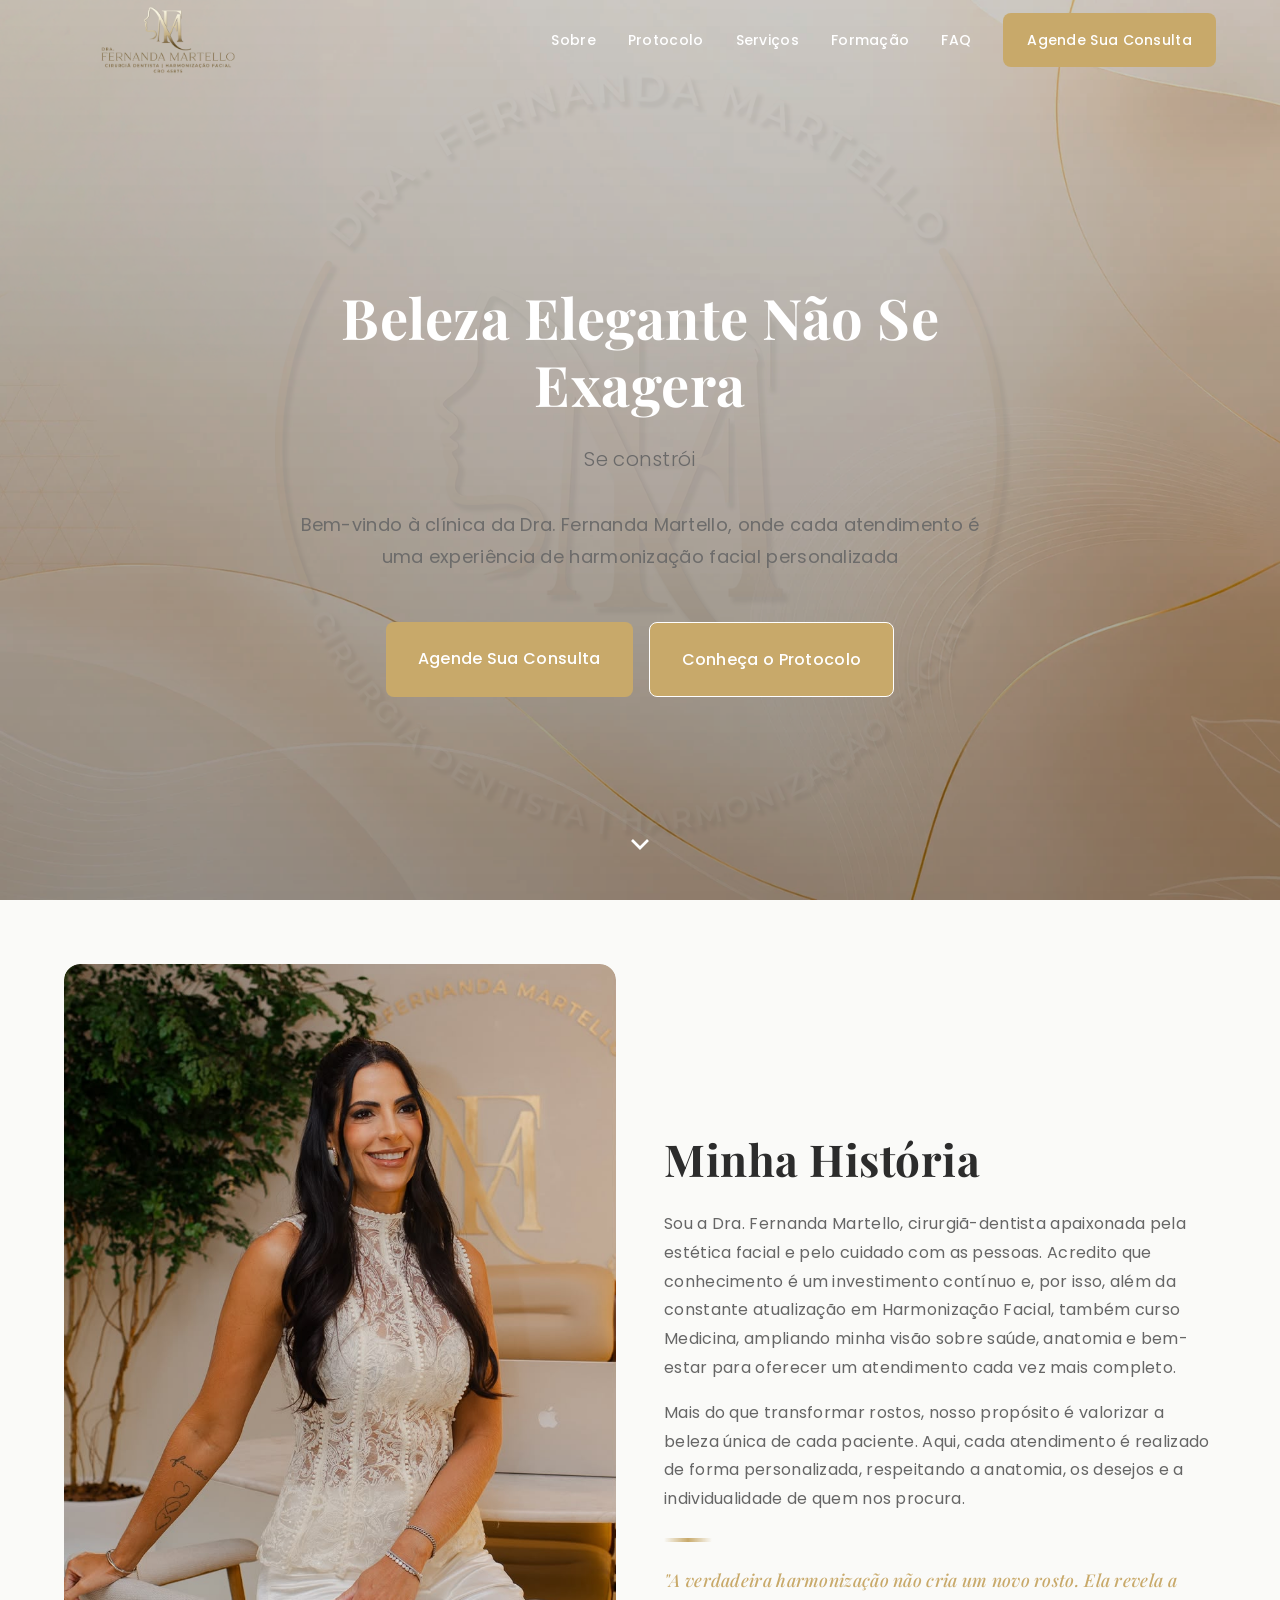
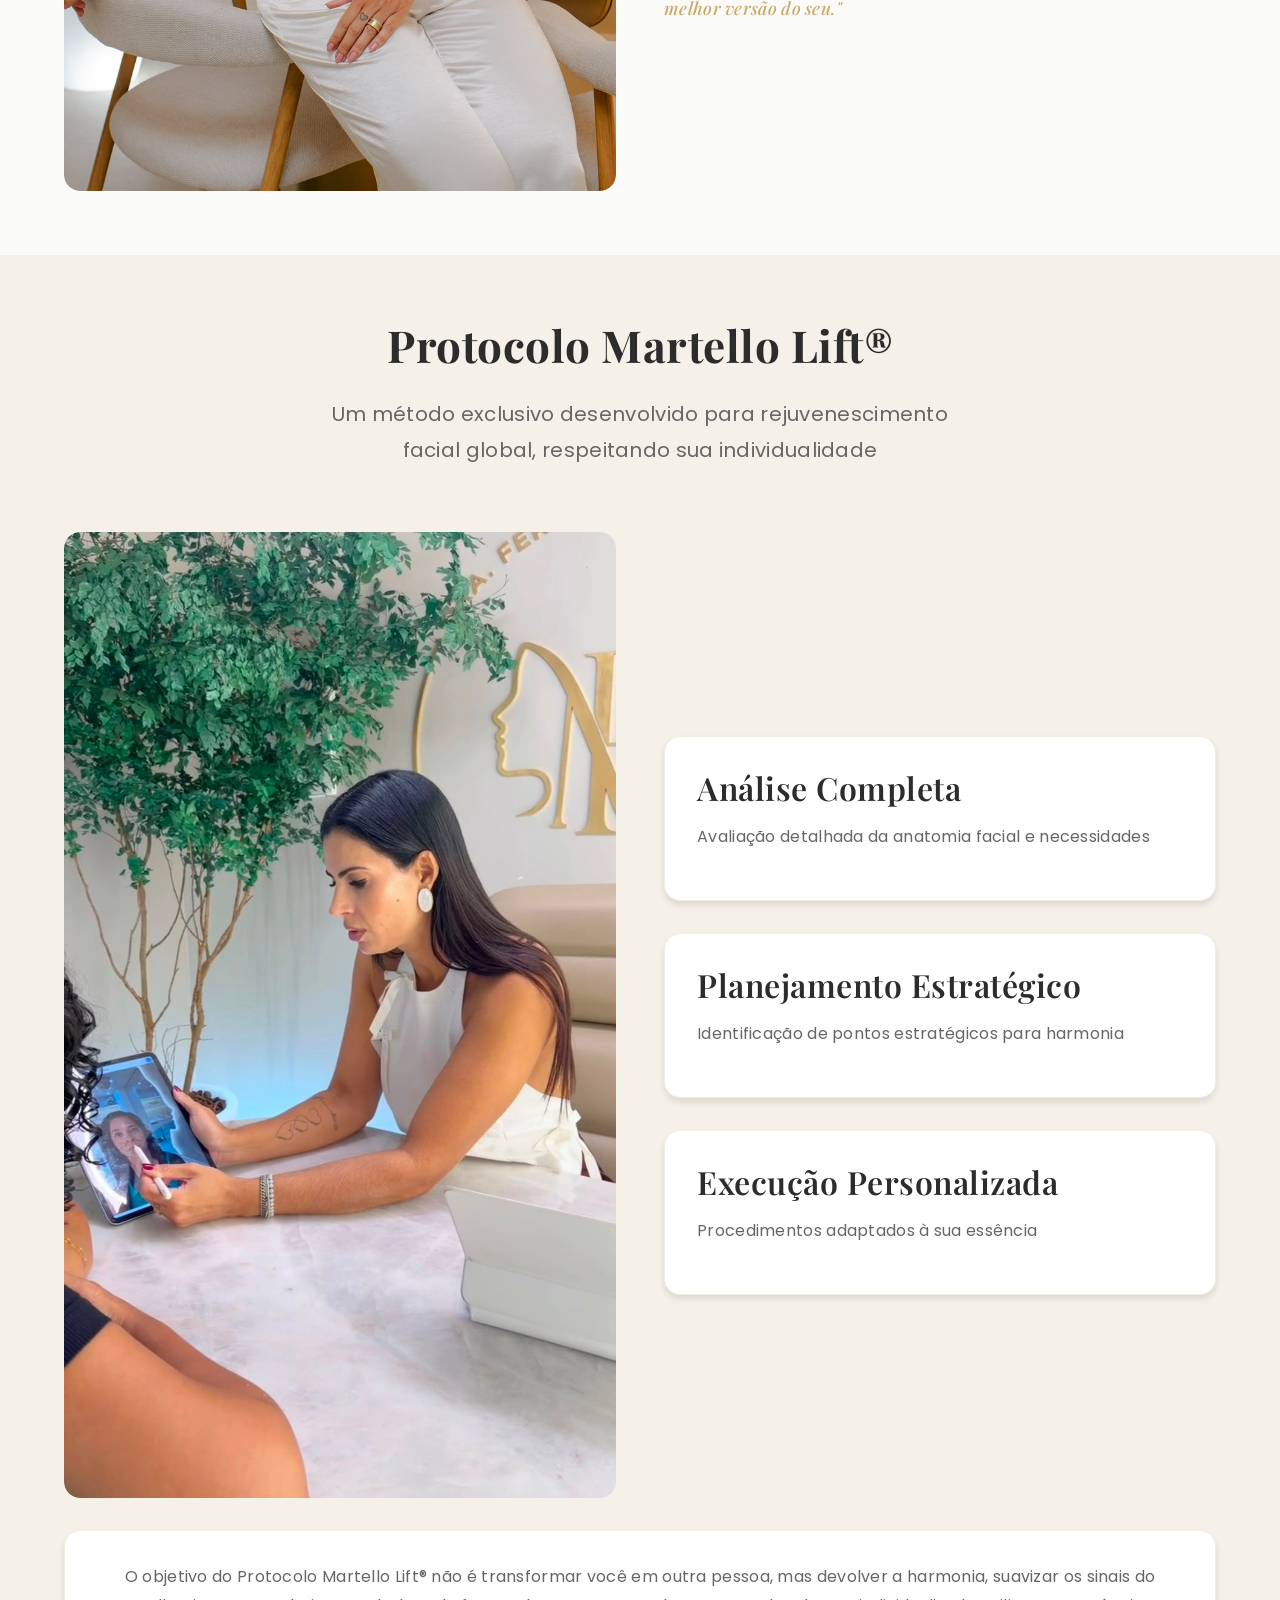
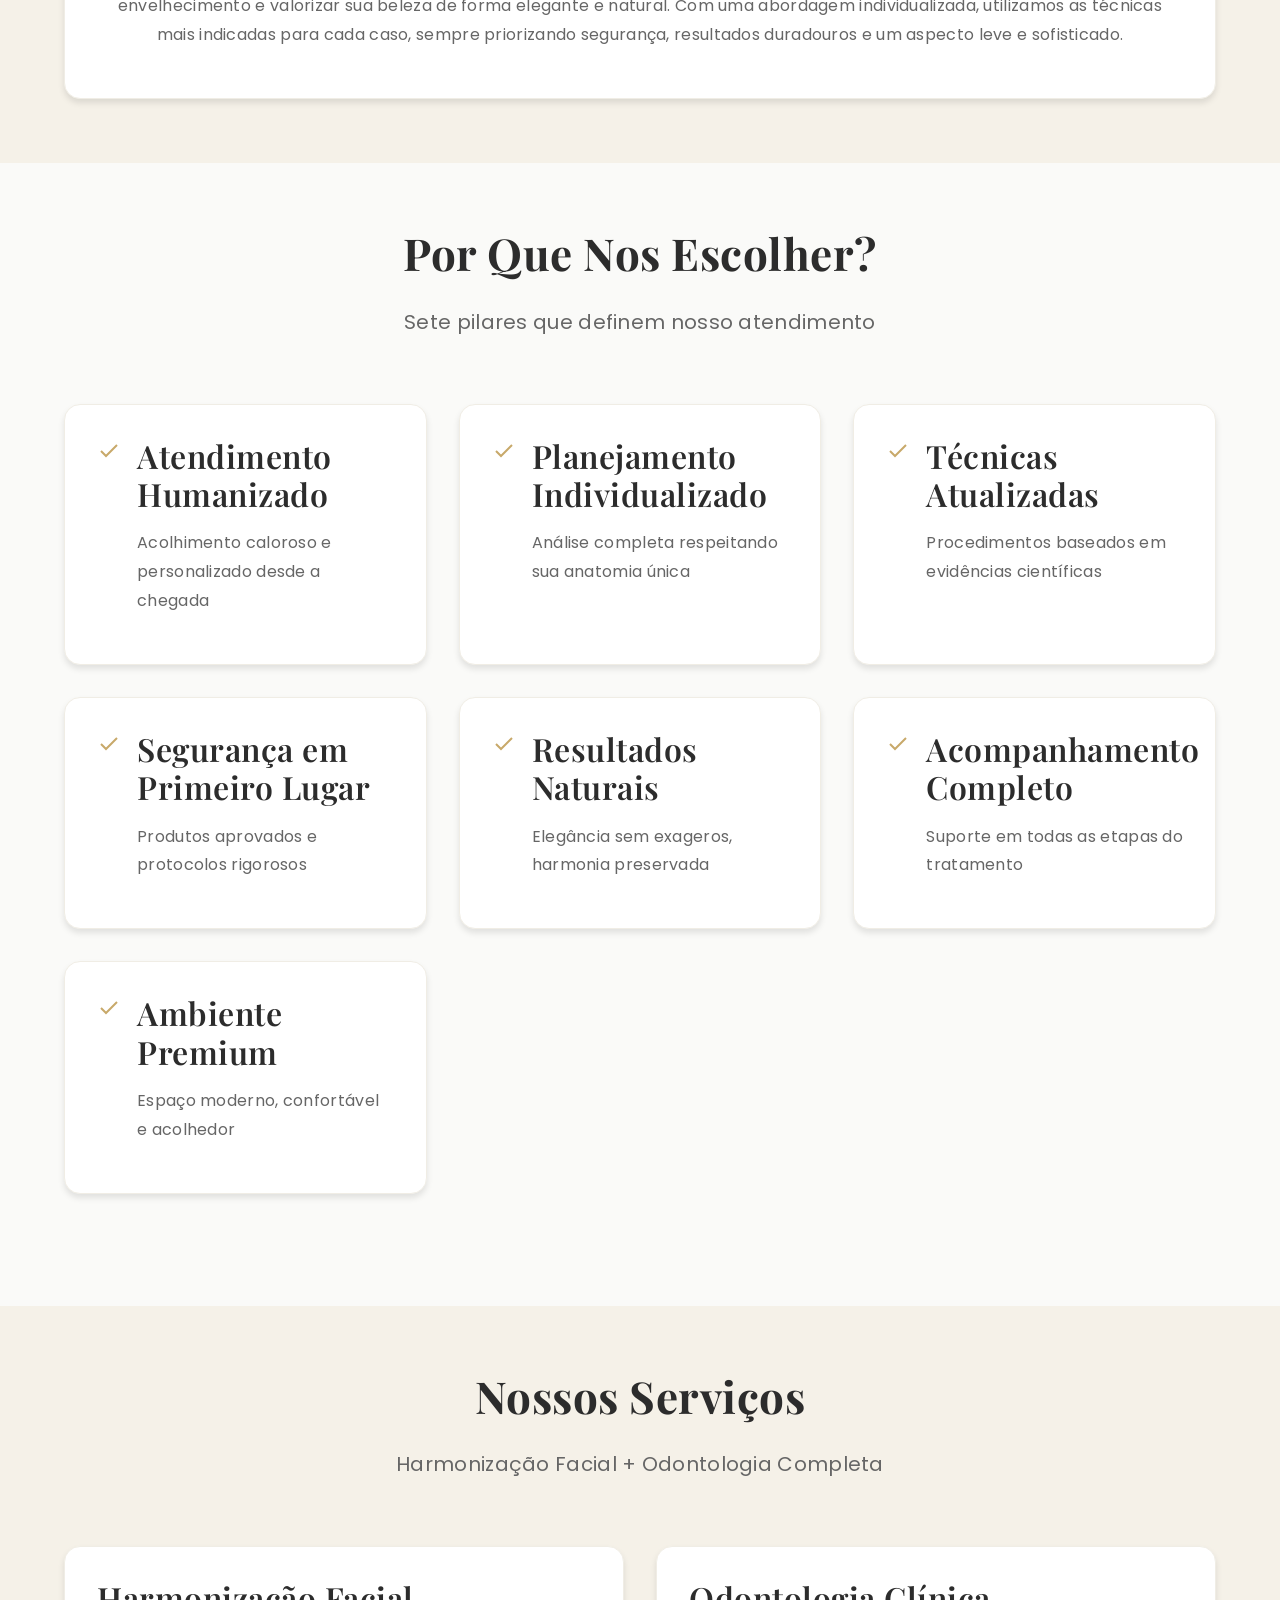
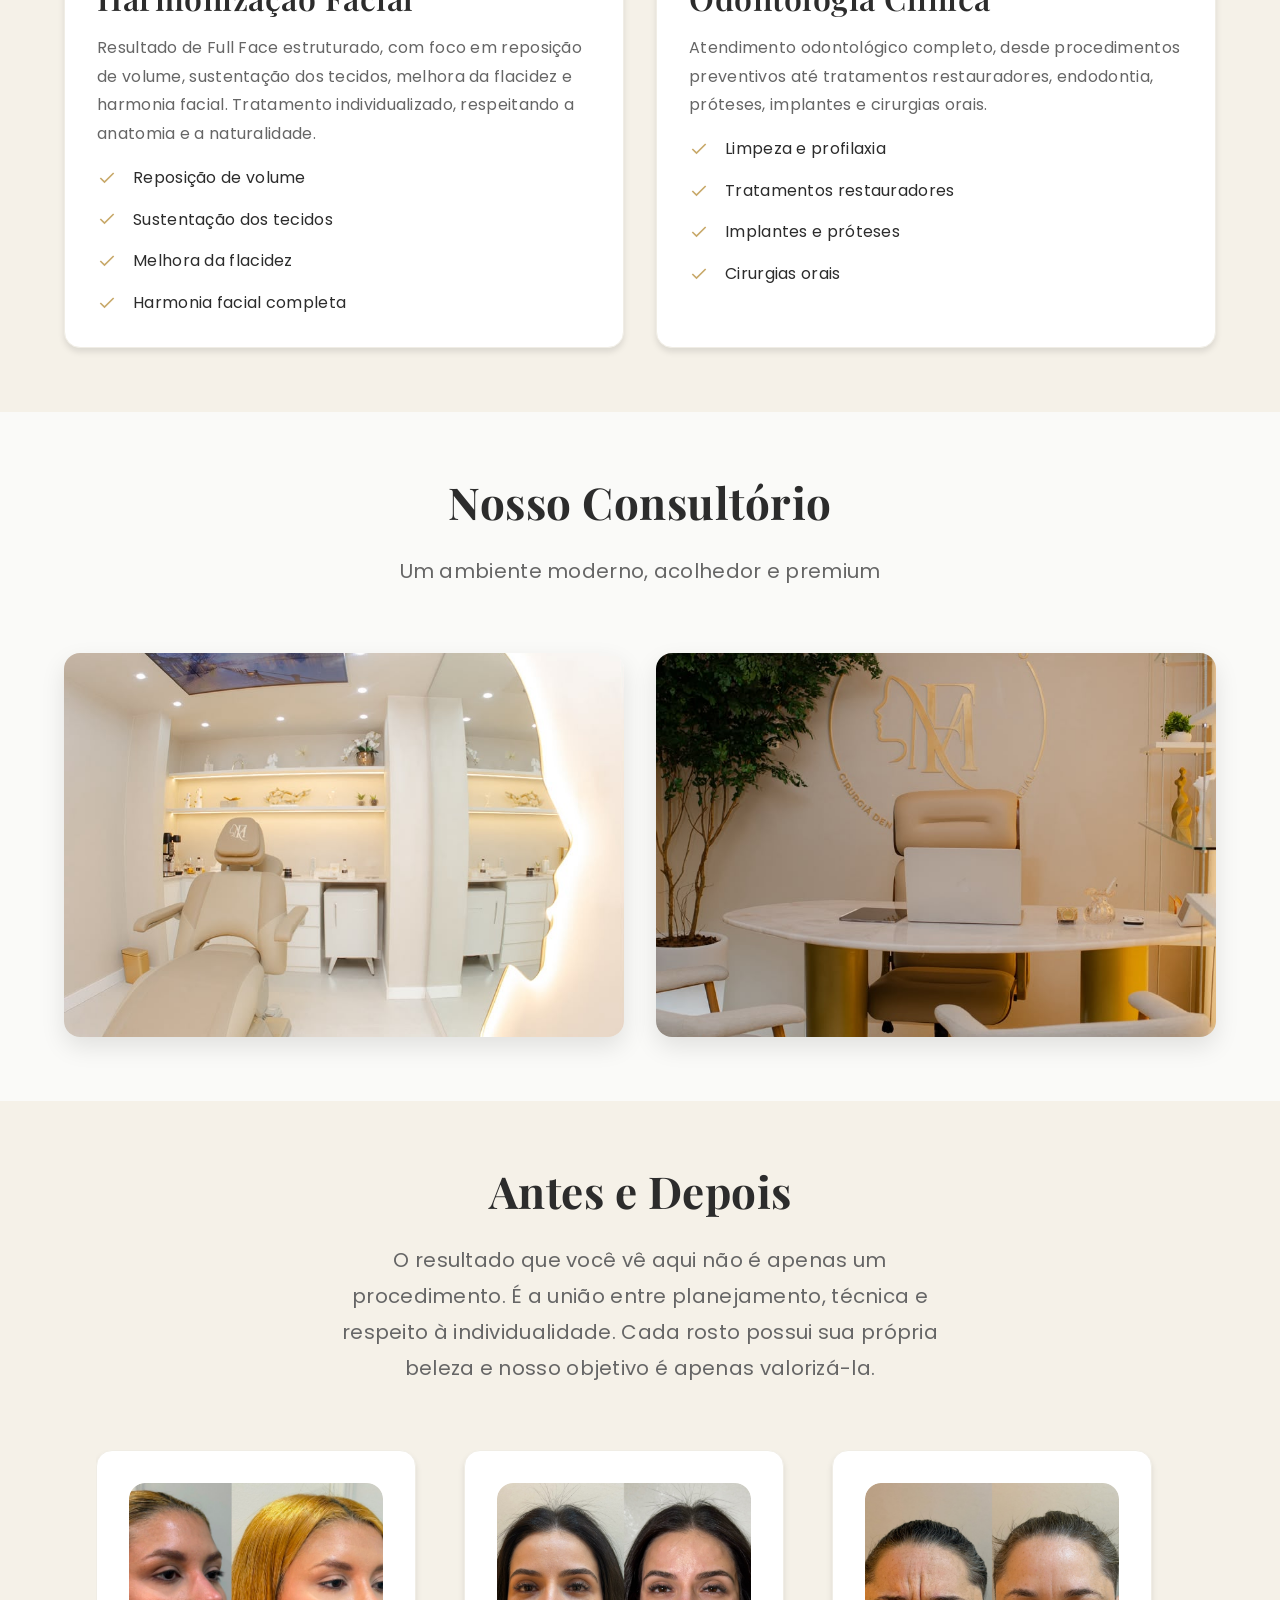
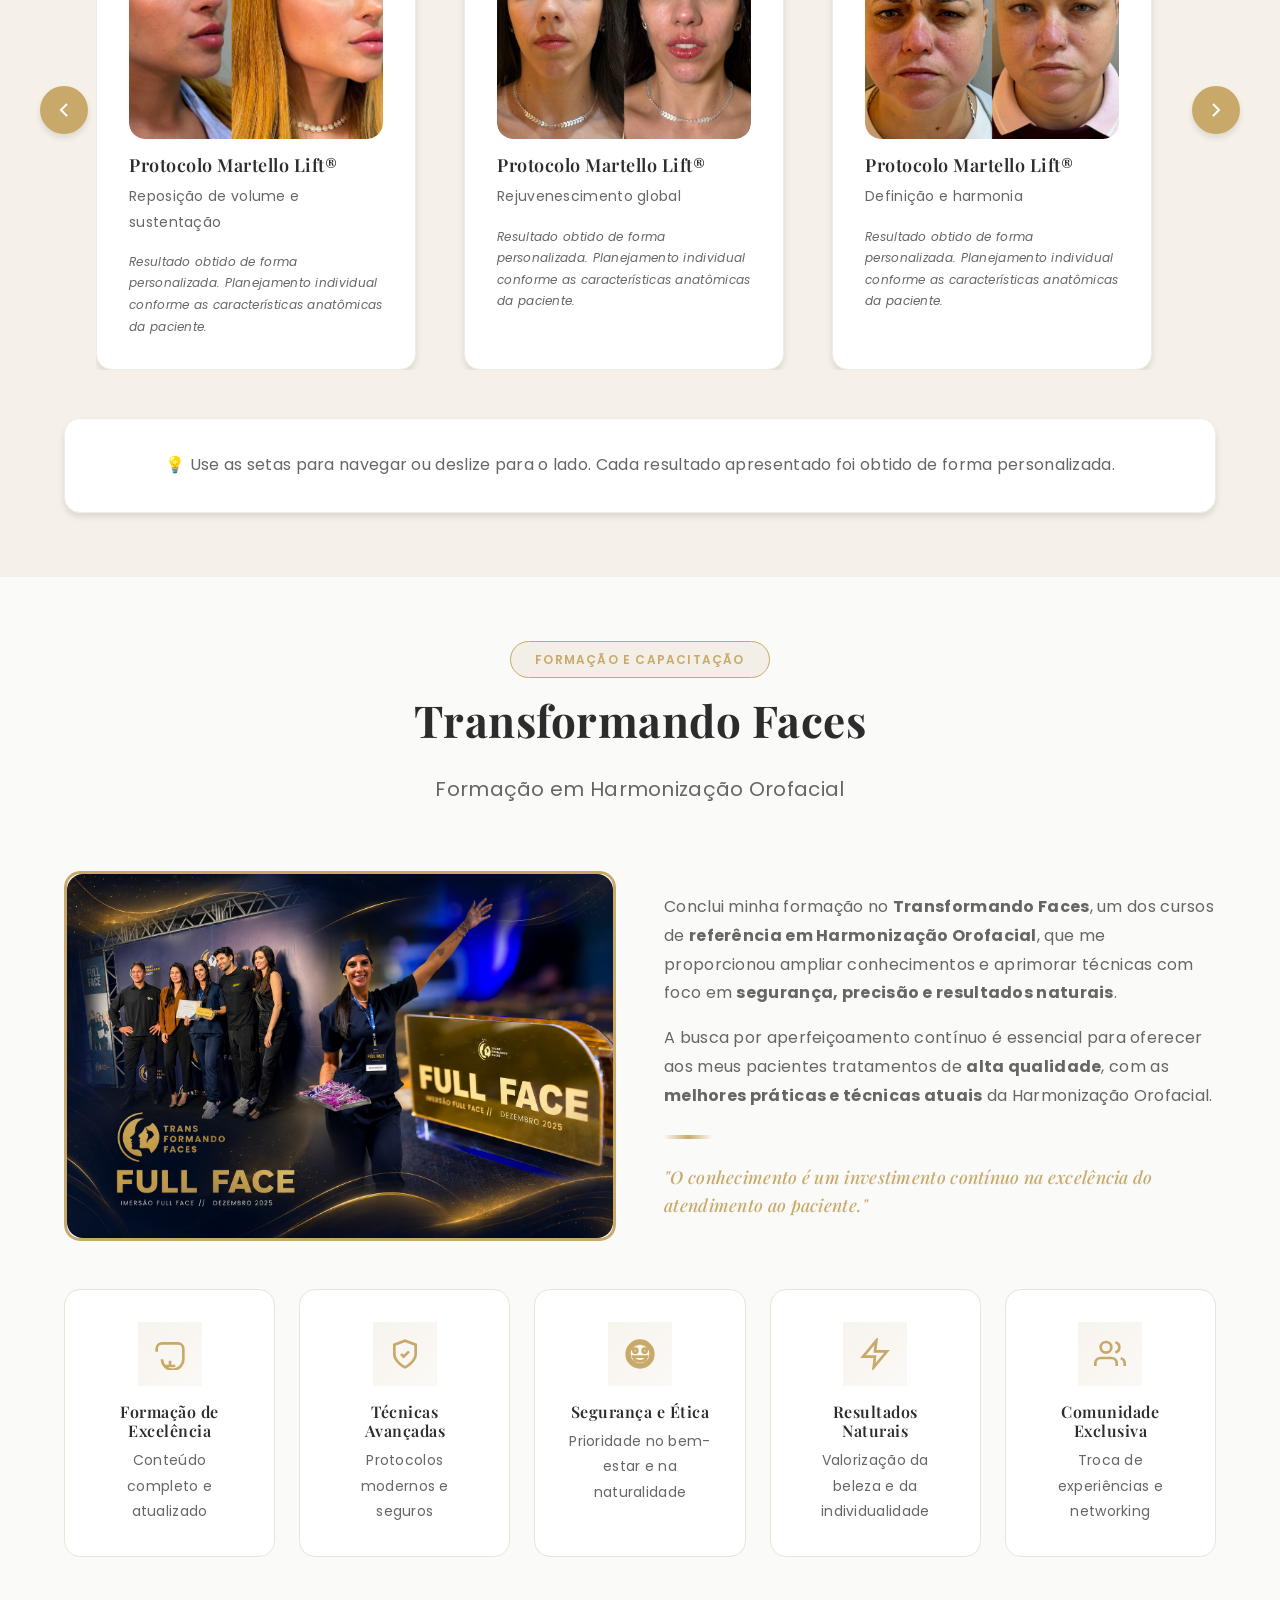
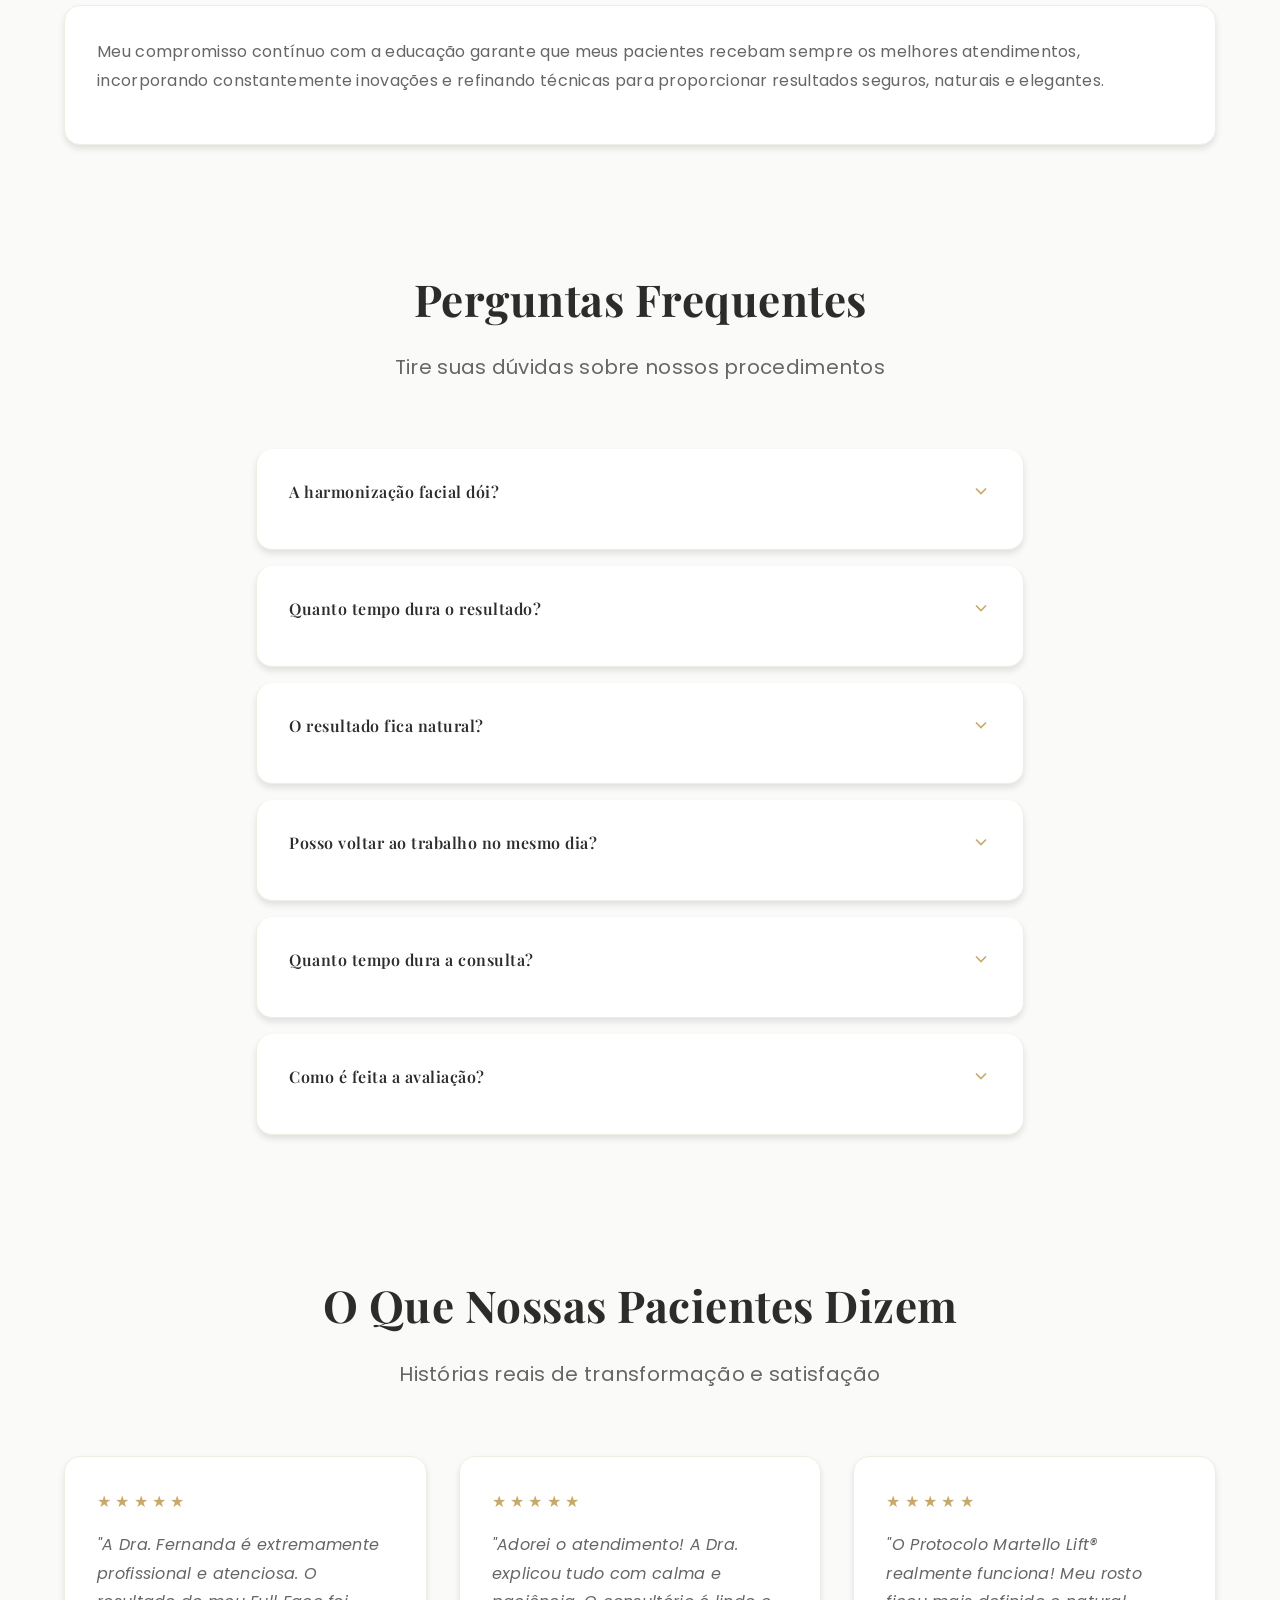
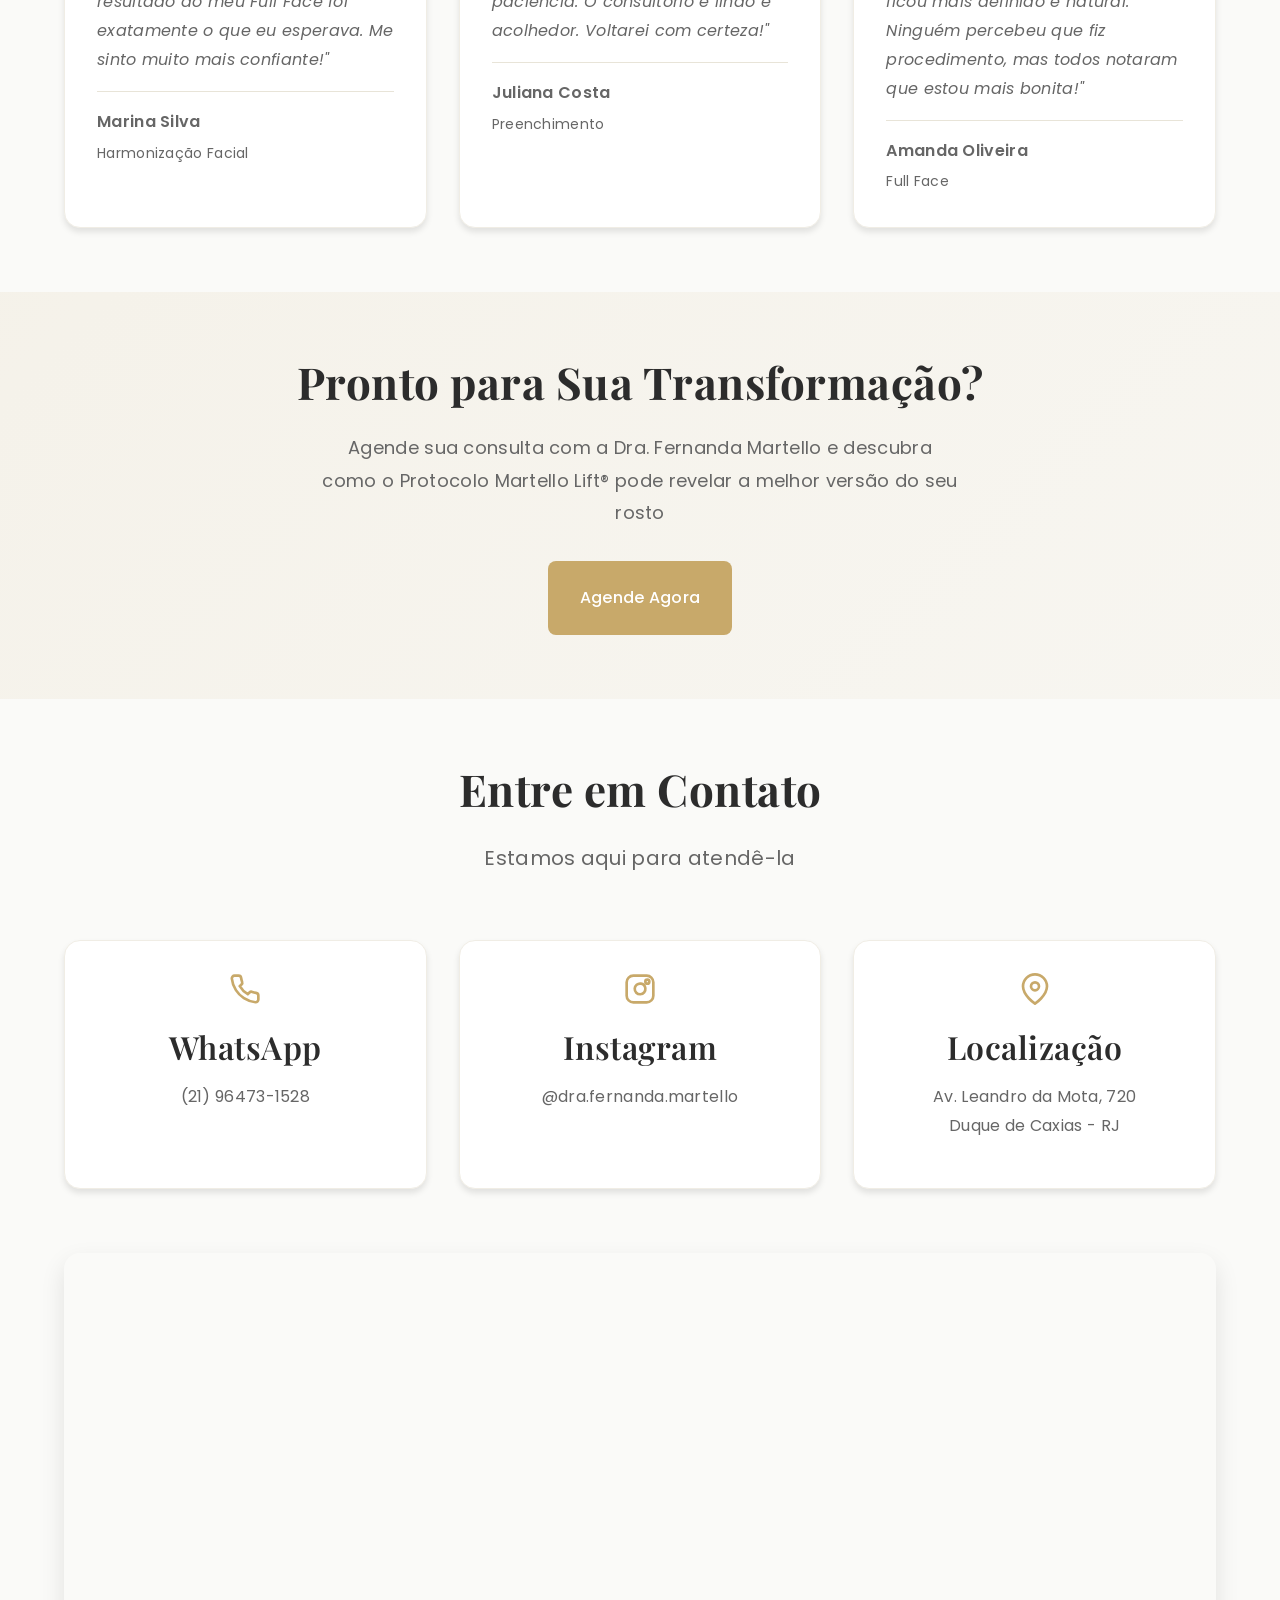
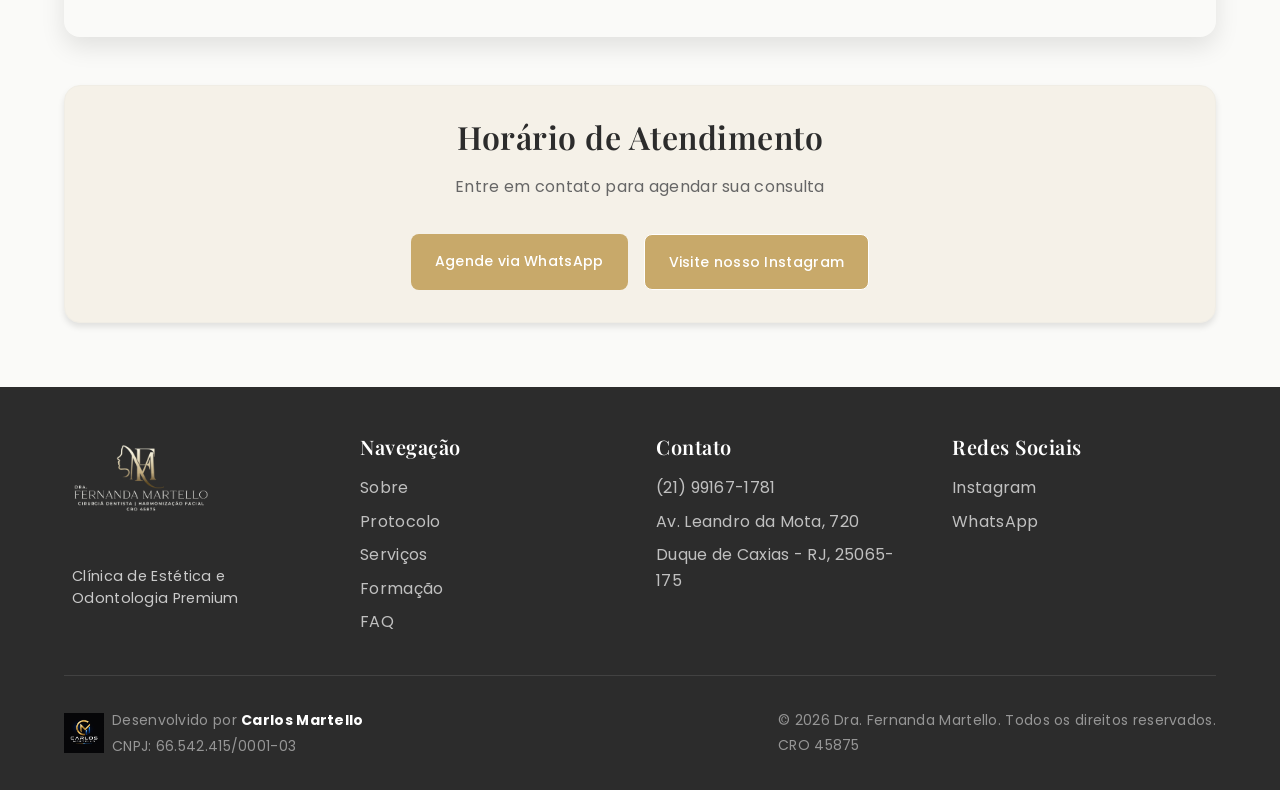
==== commit 77173240: "alteração do telefone + carrossel + backgroudprincipal" ====
--- a/index.html
+++ b/index.html
@@ -28,7 +28,7 @@
                 <a href="#servicos" class="nav-link">Serviços</a>
                 <a href="#formacao" class="nav-link">Formação</a>
                 <a href="#faq" class="nav-link">FAQ</a>
-                <a href="https://wa.me/5521964731528" target="_blank" rel="noopener noreferrer" class="btn-primary">Agende Sua Consulta</a>
+                <a href="https://wa.me/5521991671781" target="_blank" rel="noopener noreferrer" class="btn-primary">Agende Sua Consulta</a>
             </div>
             <button class="menu-toggle" id="menuToggle" aria-label="Abrir menu">
                 <span></span>
@@ -46,7 +46,7 @@
             <p class="hero-subtitle">Se constrói</p>
             <p class="hero-description">Bem-vindo à clínica da Dra. Fernanda Martello, onde cada atendimento é uma experiência de harmonização facial personalizada</p>
             <div class="hero-buttons">
-                <a href="https://wa.me/5521964731528" target="_blank" rel="noopener noreferrer" class="btn-primary btn-lg">Agende Sua Consulta</a>
+                <a href="https://wa.me/5521991671781" target="_blank" rel="noopener noreferrer" class="btn-primary btn-lg">Agende Sua Consulta</a>
                 <a href="#protocolo" class="btn-secondary btn-lg">Conheça o Protocolo</a>
             </div>
         </div>
@@ -560,7 +560,7 @@
         <div class="container">
             <h2>Pronto para Sua Transformação?</h2>
             <p>Agende sua consulta com a Dra. Fernanda Martello e descubra como o Protocolo Martello Lift® pode revelar a melhor versão do seu rosto</p>
-            <a href="https://wa.me/5521964731528" target="_blank" rel="noopener noreferrer" class="btn-primary btn-lg">Agende Agora</a>
+            <a href="https://wa.me/5521991671781" target="_blank" rel="noopener noreferrer" class="btn-primary btn-lg">Agende Agora</a>
         </div>
     </section>
 
@@ -573,7 +573,7 @@
             </div>
 
             <div class="contact-cards">
-                <a href="https://wa.me/5521964731528" target="_blank" rel="noopener noreferrer" class="card card-premium contact-card">
+                <a href="https://wa.me/5521991671781" target="_blank" rel="noopener noreferrer" class="card card-premium contact-card">
                     <svg class="contact-icon" viewBox="0 0 24 24" fill="none" stroke="currentColor" stroke-width="2">
                         <path d="M22 16.92v3a2 2 0 0 1-2.18 2 19.79 19.79 0 0 1-8.63-3.07 19.5 19.5 0 0 1-6-6 19.79 19.79 0 0 1-3.07-8.67A2 2 0 0 1 4.11 2h3a2 2 0 0 1 2 1.72 12.84 12.84 0 0 0 .7 2.81 2 2 0 0 1-.45 2.11L8.09 9.91a16 16 0 0 0 6 6l1.27-1.27a2 2 0 0 1 2.11-.45 12.84 12.84 0 0 0 2.81.7A2 2 0 0 1 22 16.92z"></path>
                     </svg>
@@ -611,7 +611,7 @@
                 <h3>Horário de Atendimento</h3>
                 <p>Entre em contato para agendar sua consulta</p>
                 <div class="contact-buttons">
-                    <a href="https://wa.me/5521964731528" target="_blank" rel="noopener noreferrer" class="btn-primary">Agende via WhatsApp</a>
+                    <a href="https://wa.me/5521991671781" target="_blank" rel="noopener noreferrer" class="btn-primary">Agende via WhatsApp</a>
                     <a href="https://www.instagram.com/dra.fernanda.martello?utm_source=qr" target="_blank" rel="noopener noreferrer" class="btn-secondary">Visite nosso Instagram</a>
                 </div>
             </div>
@@ -640,7 +640,7 @@
                 <div class="footer-section">
                     <h4>Contato</h4>
                     <ul>
-                        <li><a href="https://wa.me/5521964731528" target="_blank" rel="noopener noreferrer">(21) 96473-1528</a></li>
+                        <li><a href="https://wa.me/5521991671781" target="_blank" rel="noopener noreferrer">(21) 99167-1781</a></li>
                         <li>Av. Leandro da Mota, 720</li>
                         <li>Duque de Caxias - RJ, 25065-175</li>
                     </ul>
@@ -649,7 +649,7 @@
                     <h4>Redes Sociais</h4>
                     <ul>
                         <li><a href="https://www.instagram.com/dra.fernanda.martello?utm_source=qr" target="_blank" rel="noopener noreferrer">Instagram</a></li>
-                        <li><a href="https://wa.me/5521964731528" target="_blank" rel="noopener noreferrer">WhatsApp</a></li>
+                        <li><a href="https://wa.me/5521991671781" target="_blank" rel="noopener noreferrer">WhatsApp</a></li>
                     </ul>
                 </div>
             </div>
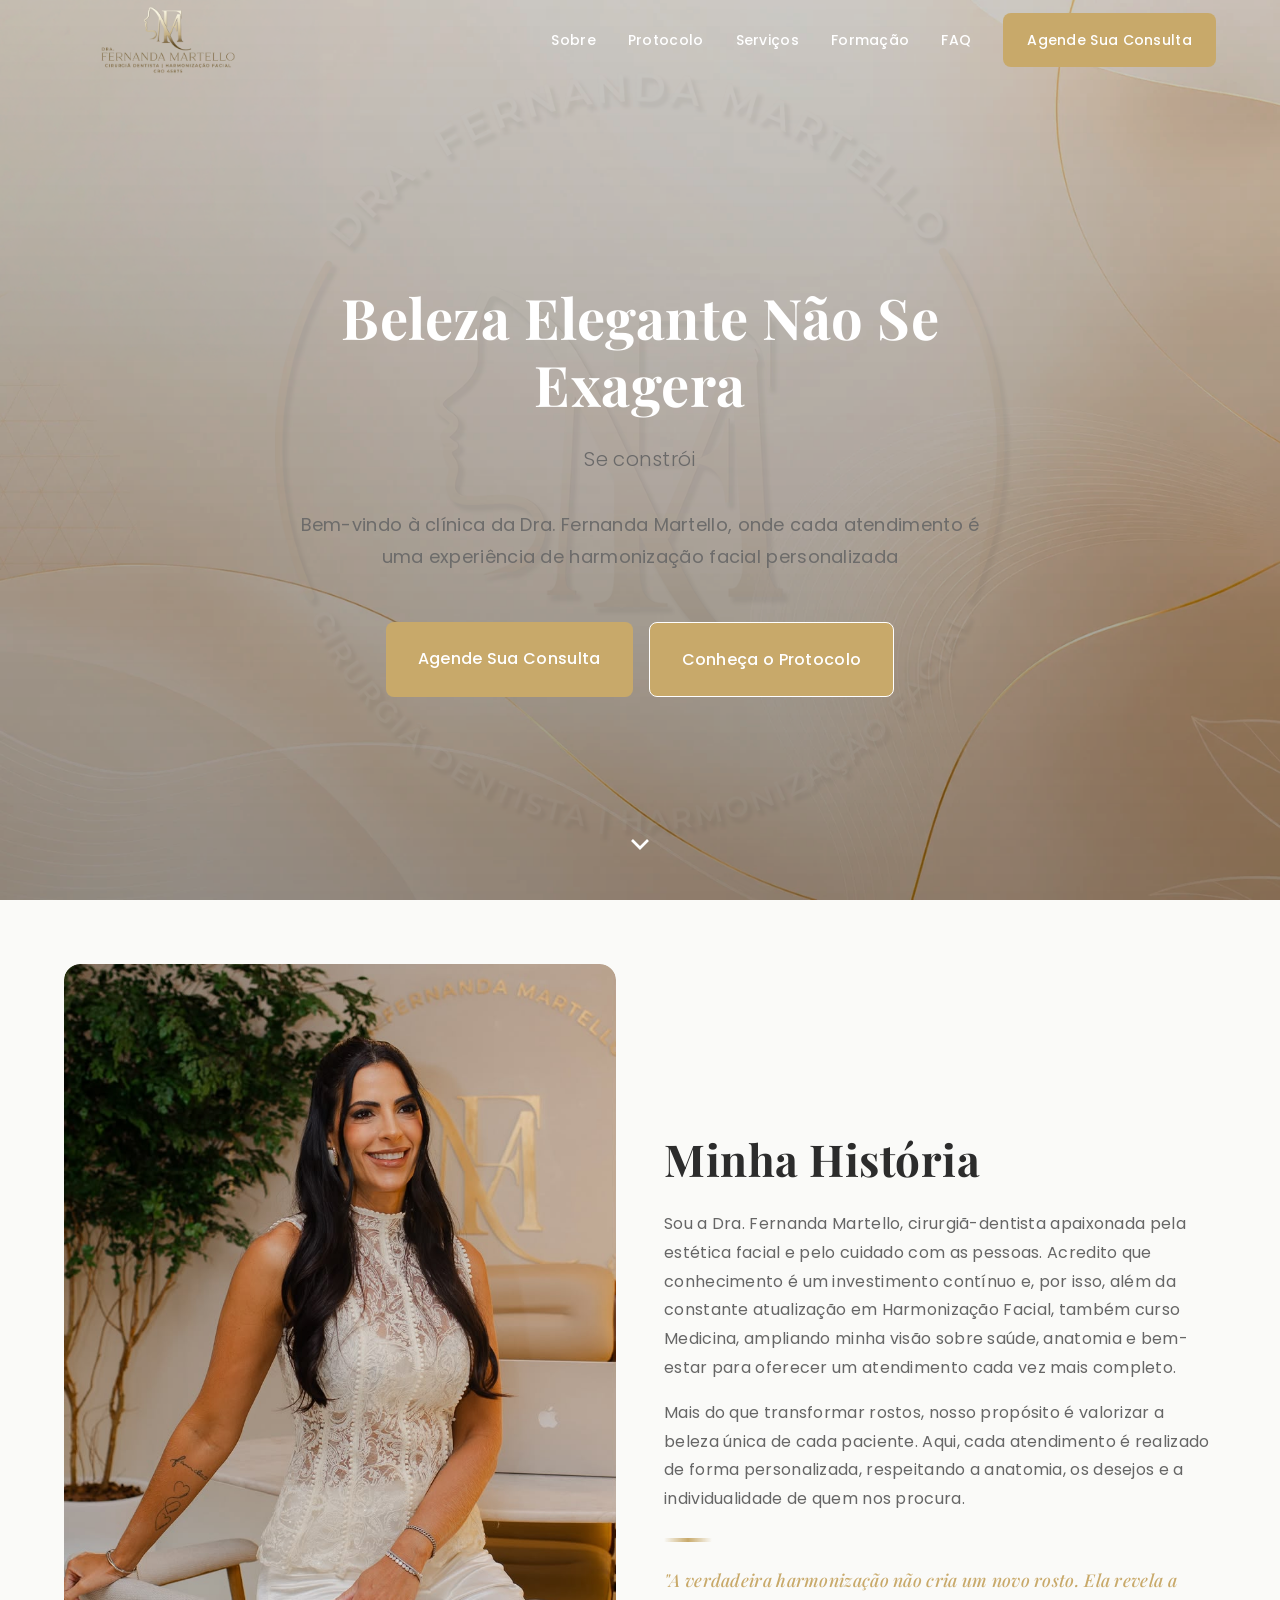
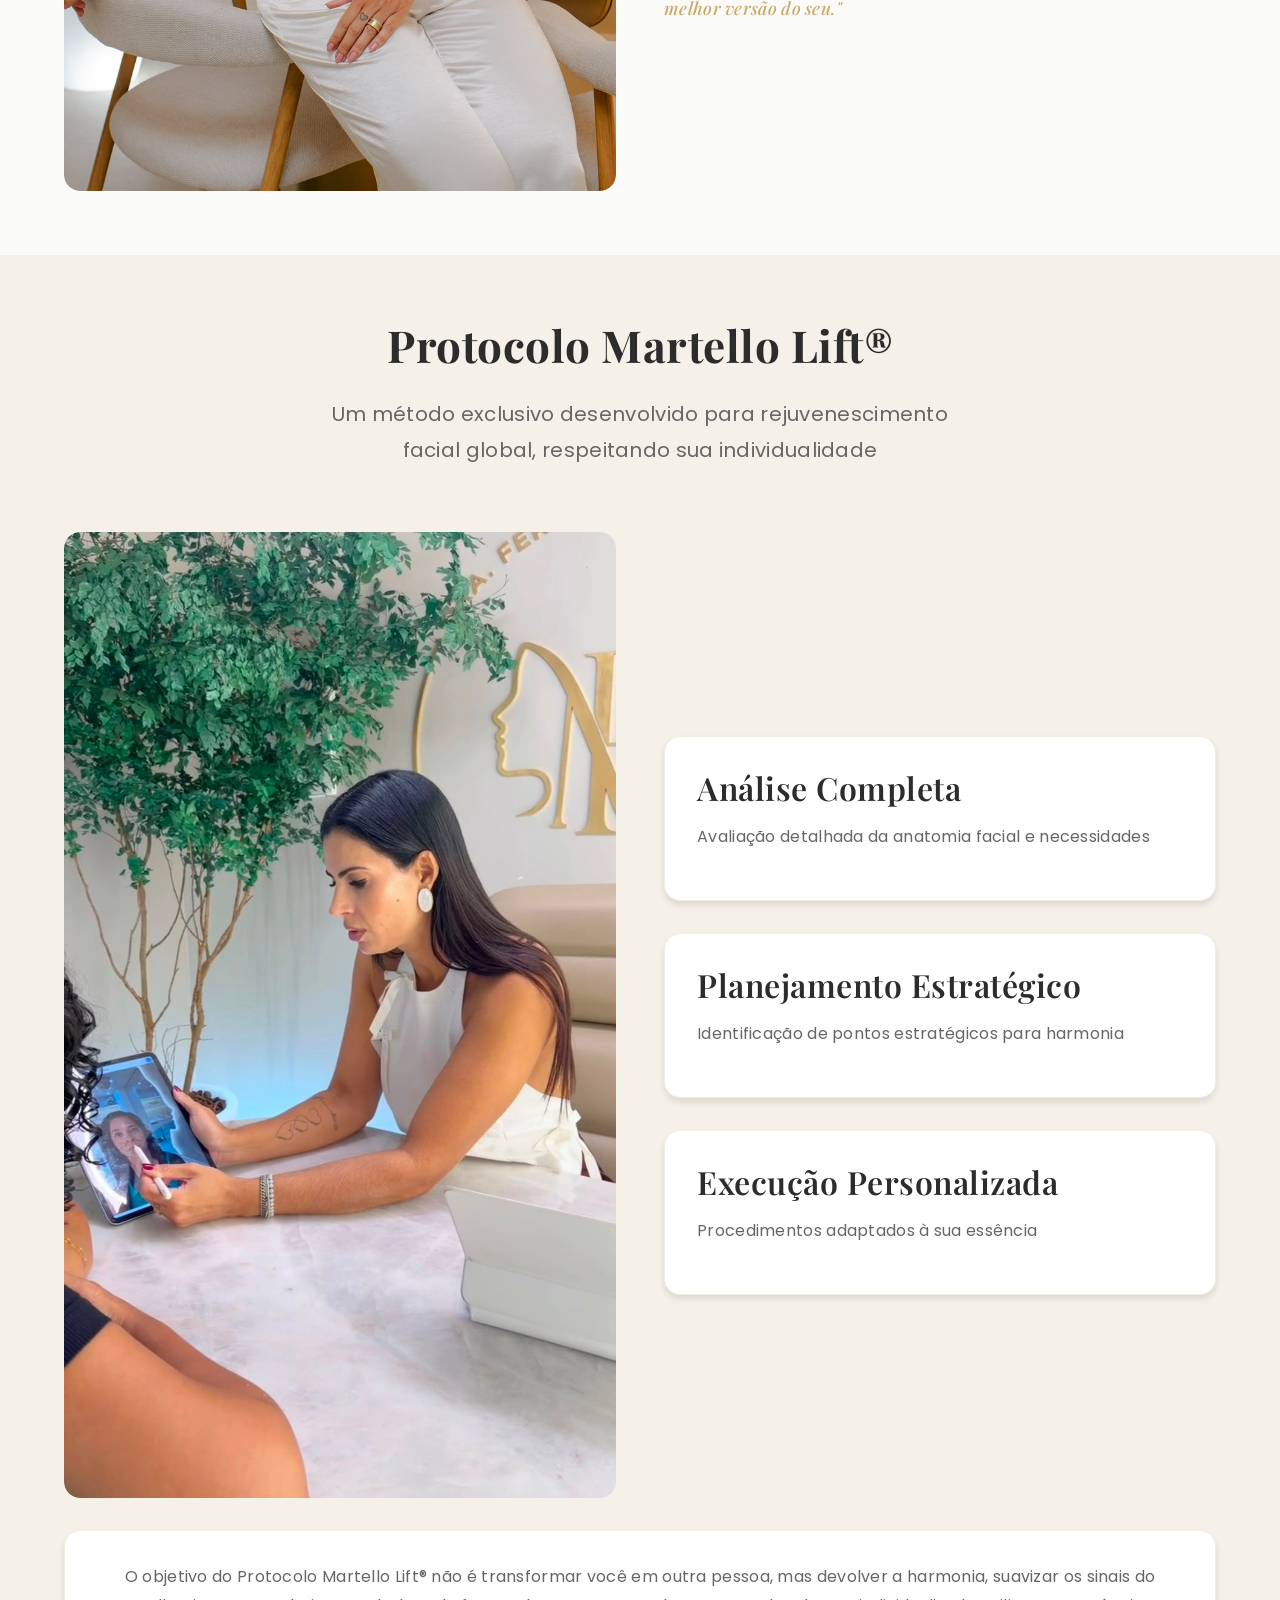
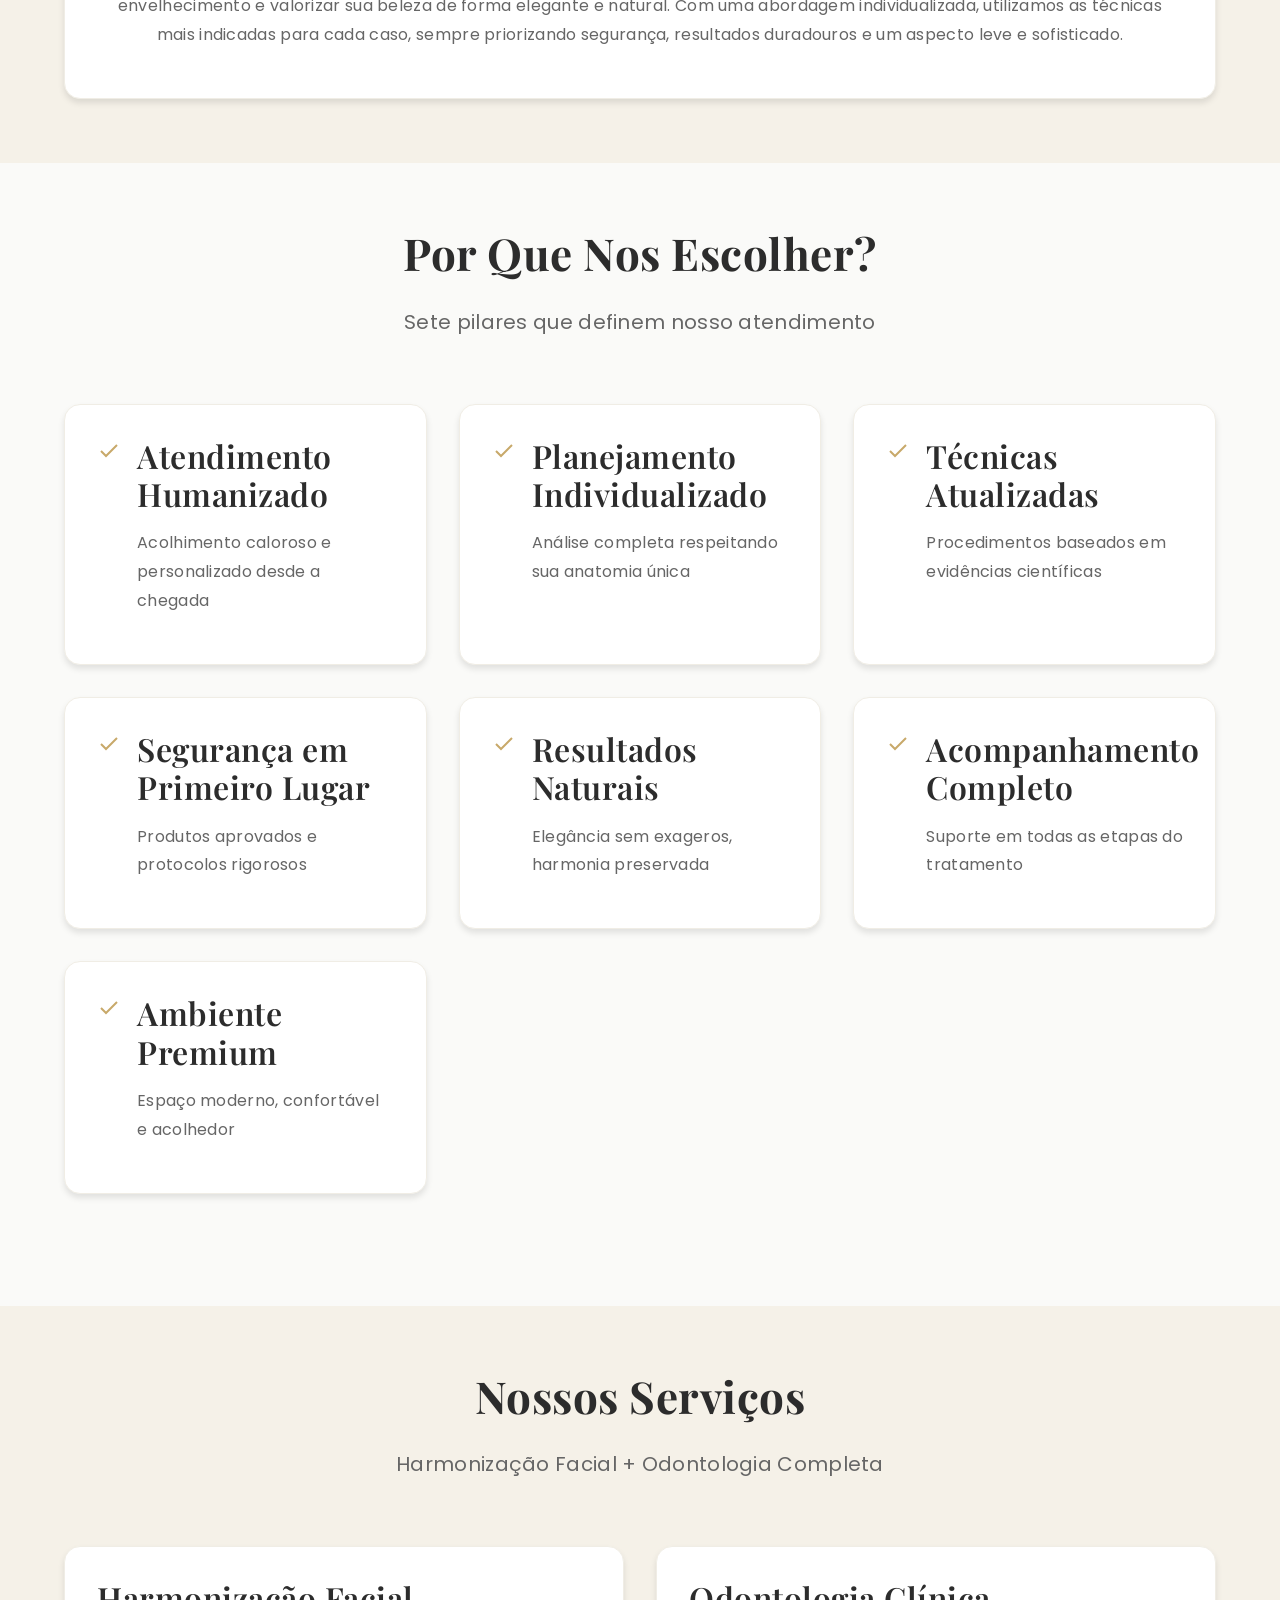
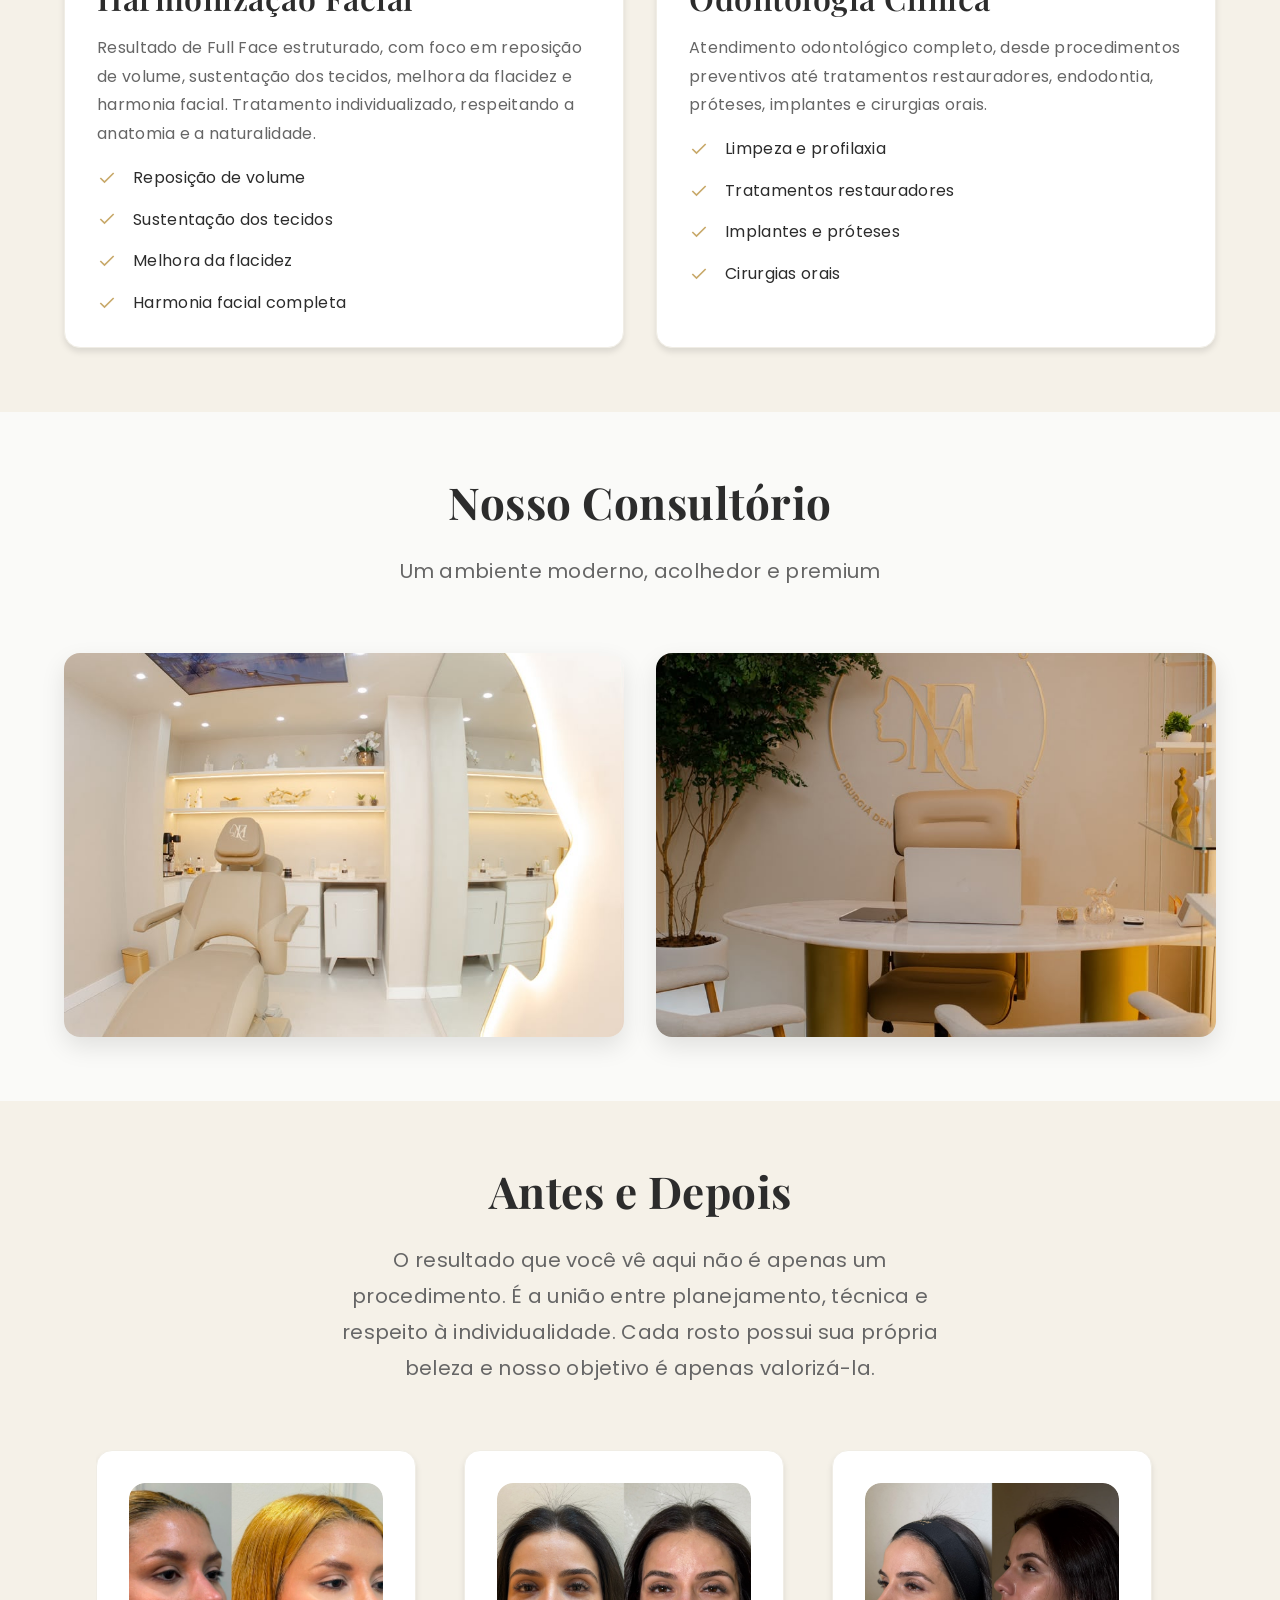
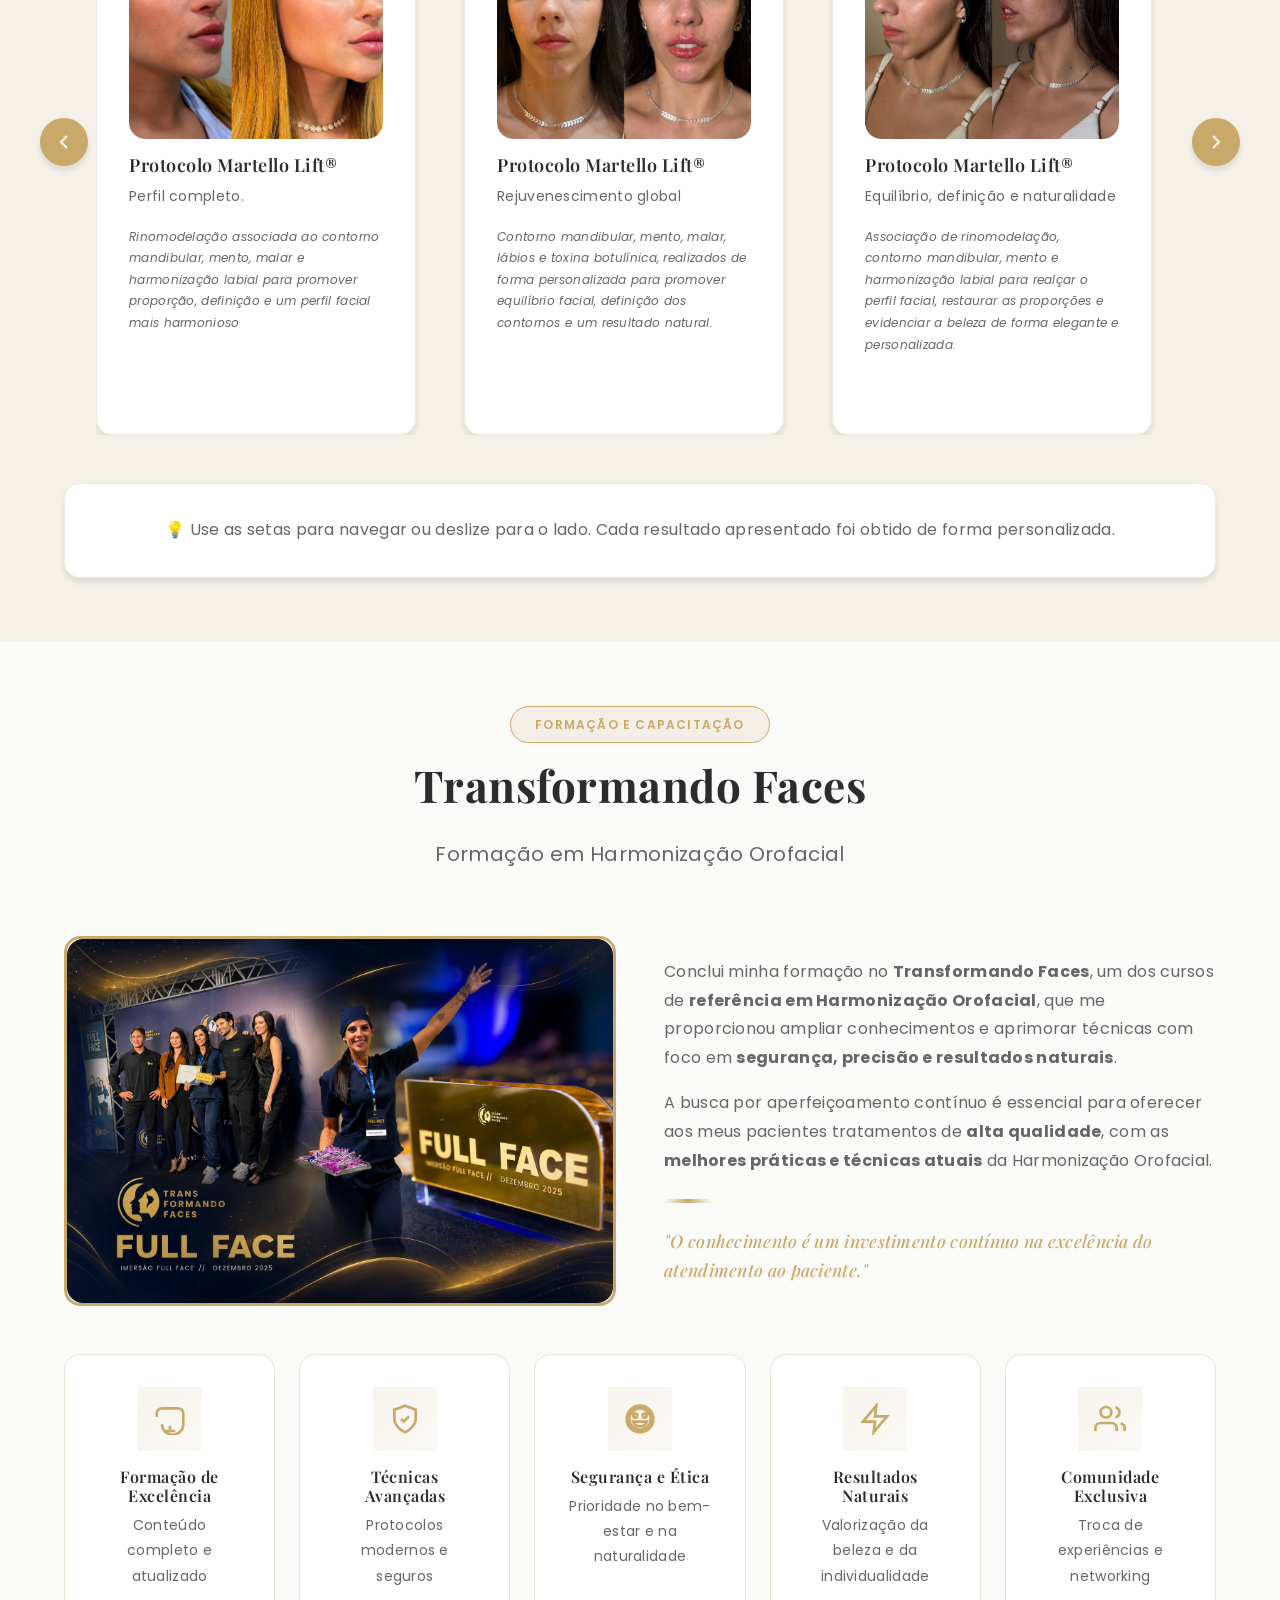
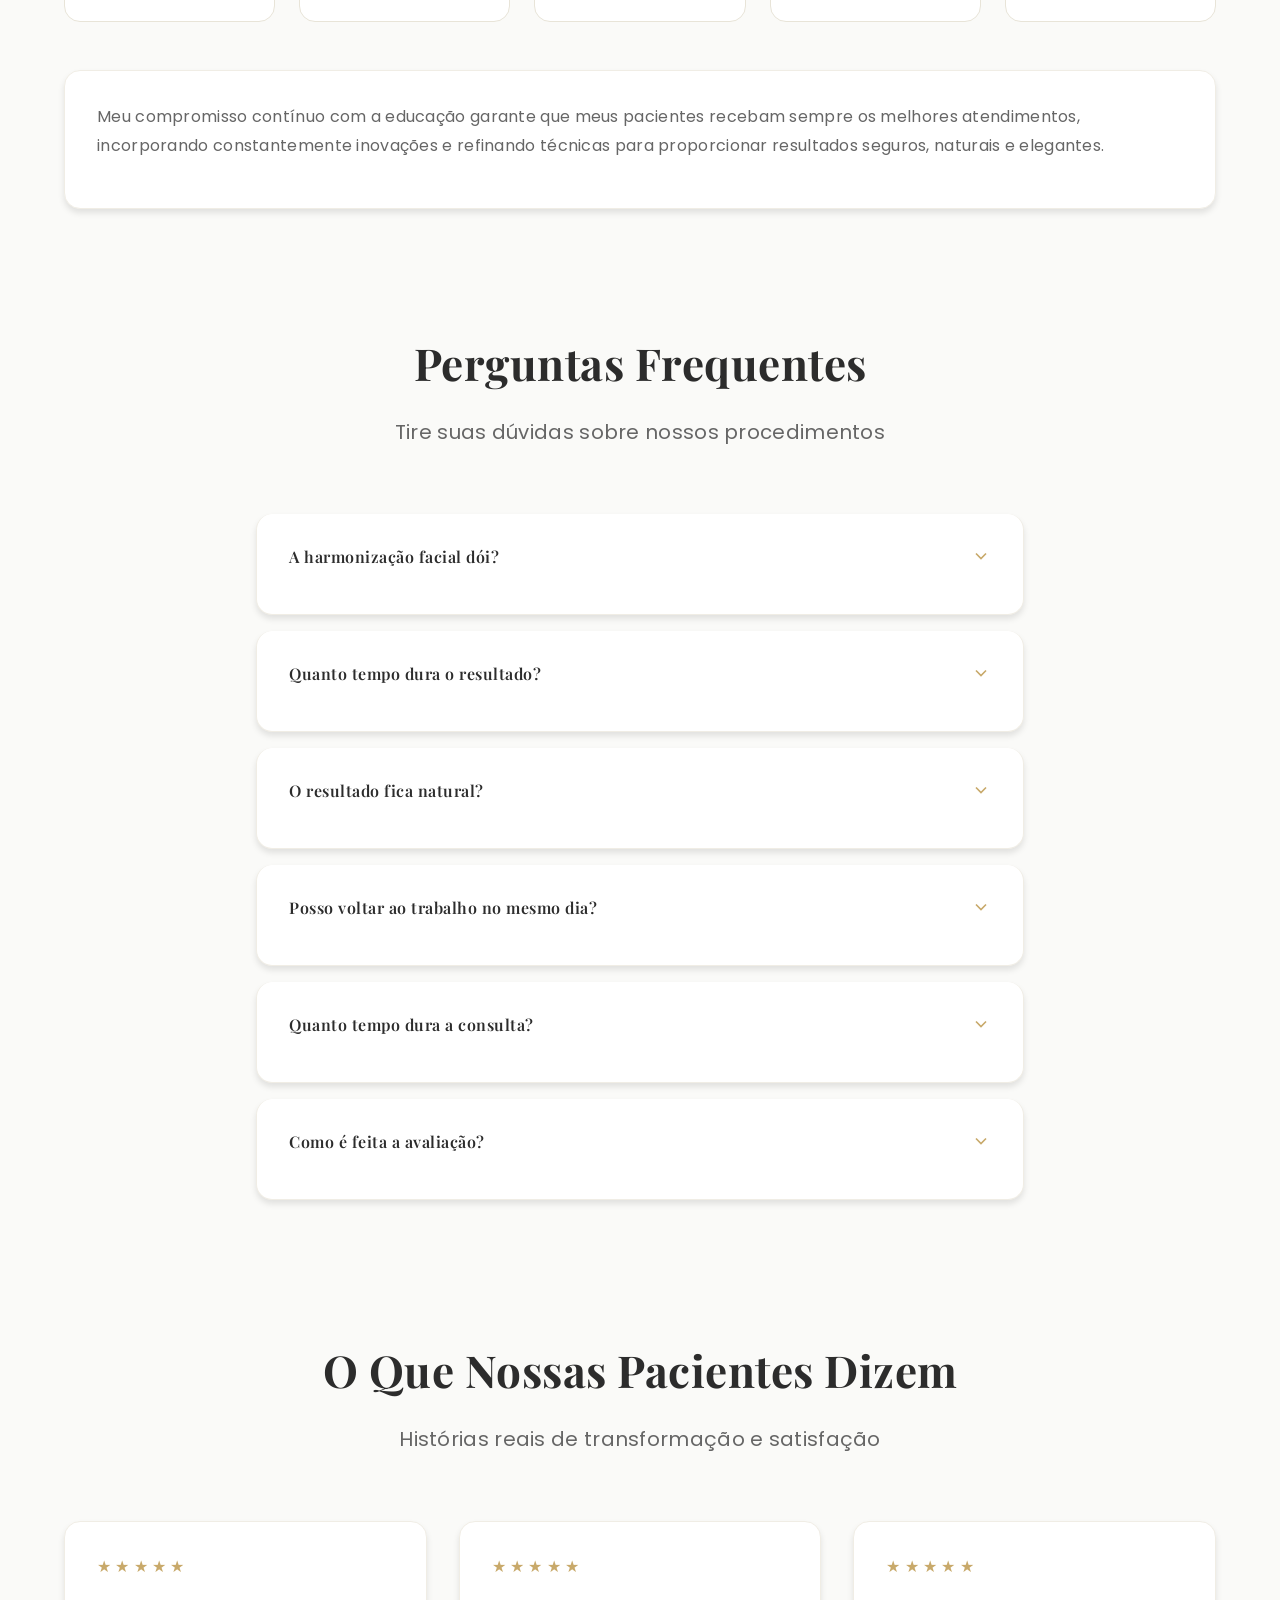
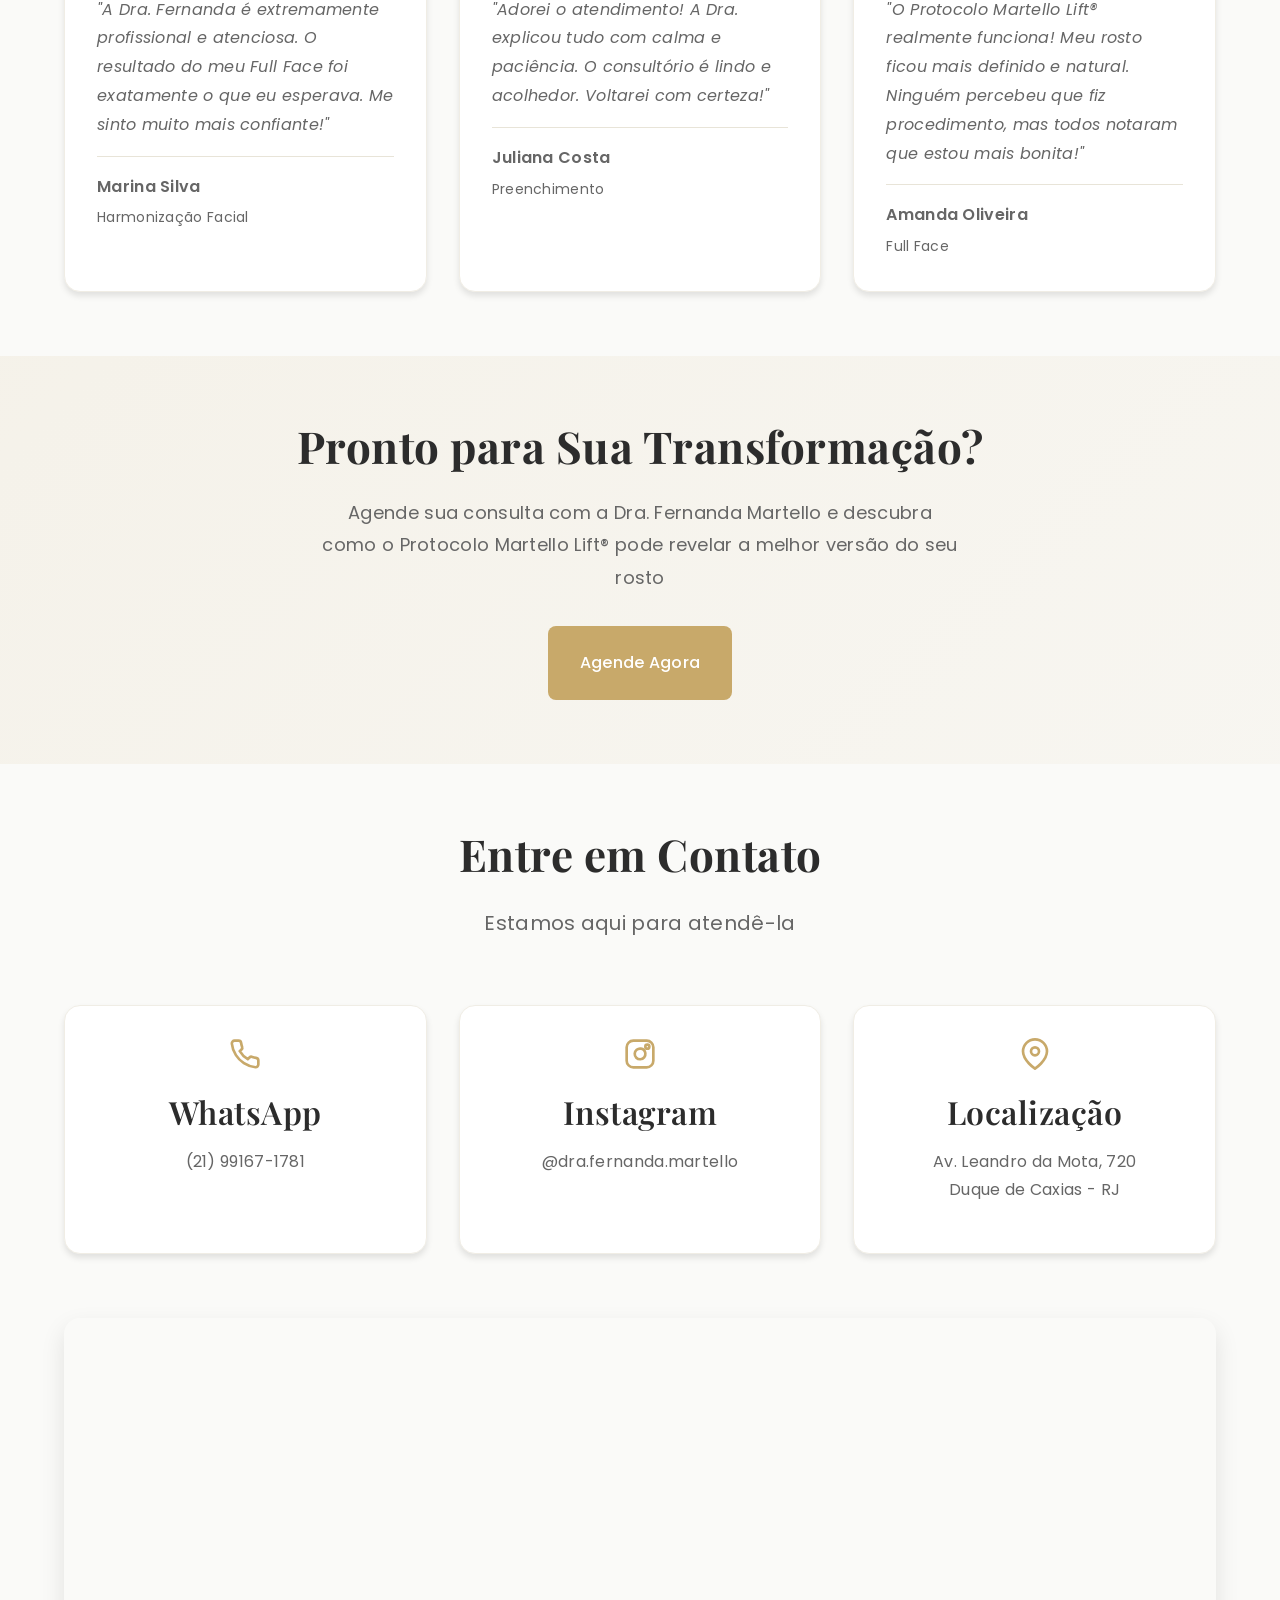
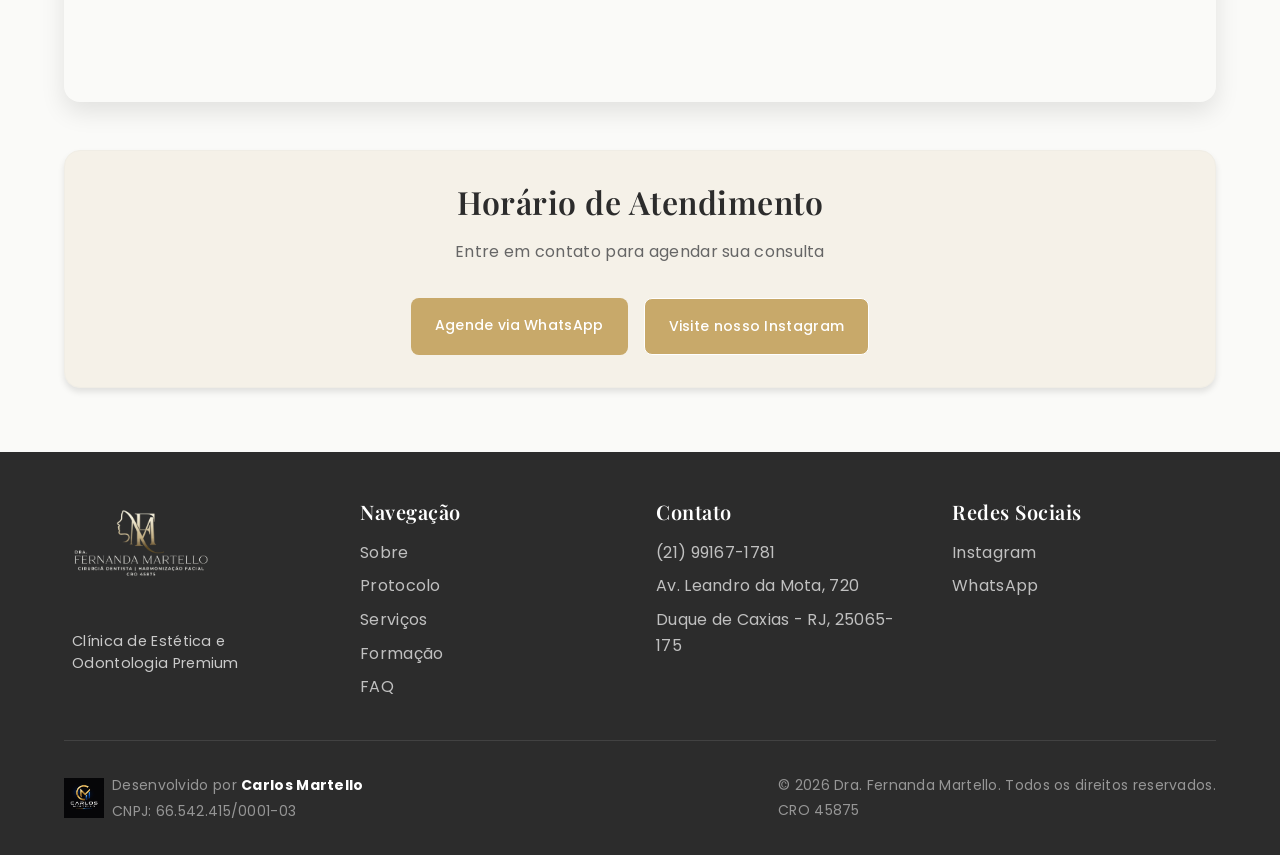
==== commit e4d1bc8a: "alteração por que nos escolher para carrossel no celular" ====
--- a/index.html
+++ b/index.html
@@ -117,7 +117,7 @@
                 <p>Sete pilares que definem nosso atendimento</p>
             </div>
 
-            <div class="cards-grid">
+            <div class="cards-grid why-choose-carousel" aria-label="Pilares do nosso atendimento">
                 <div class="card card-premium">
                     <div class="card-flex">
                         <svg class="icon-check" viewBox="0 0 24 24" fill="none" stroke="currentColor" stroke-width="2">
@@ -578,7 +578,7 @@
                         <path d="M22 16.92v3a2 2 0 0 1-2.18 2 19.79 19.79 0 0 1-8.63-3.07 19.5 19.5 0 0 1-6-6 19.79 19.79 0 0 1-3.07-8.67A2 2 0 0 1 4.11 2h3a2 2 0 0 1 2 1.72 12.84 12.84 0 0 0 .7 2.81 2 2 0 0 1-.45 2.11L8.09 9.91a16 16 0 0 0 6 6l1.27-1.27a2 2 0 0 1 2.11-.45 12.84 12.84 0 0 0 2.81.7A2 2 0 0 1 22 16.92z"></path>
                     </svg>
                     <h3>WhatsApp</h3>
-                    <p>(21) 96473-1528</p>
+                    <p>(21) 99167-1781</p>
                 </a>
 
                 <a href="https://www.instagram.com/dra.fernanda.martello?utm_source=qr" target="_blank" rel="noopener noreferrer" class="card card-premium contact-card">
--- a/css/animations.css
+++ b/css/animations.css
@@ -48,6 +48,18 @@
     margin-bottom: var(--spacing-4);
     text-align: center;
     overflow: hidden;
+    border: 0;
+    padding: 0;
+    cursor: zoom-in;
+    transition: transform 0.25s ease, box-shadow 0.25s ease;
+}
+
+.carousel-item-image:hover,
+.carousel-item-image:focus-visible {
+    transform: scale(1.02);
+    box-shadow: var(--shadow-lg);
+    outline: 2px solid var(--primary);
+    outline-offset: 3px;
 }
 
 .carousel-image {
@@ -83,6 +95,118 @@
     font-size: 0.75rem;
     font-style: italic;
     margin-bottom: 0;
+}
+
+/* Visualização ampliada do card */
+body.modal-open {
+    overflow: hidden;
+}
+
+.carousel-modal {
+    position: fixed;
+    inset: 0;
+    z-index: 1000;
+    display: grid;
+    place-items: center;
+    padding: 2rem;
+    opacity: 0;
+    visibility: hidden;
+    transition: opacity 0.3s ease, visibility 0.3s ease;
+    perspective: 1200px;
+}
+
+.carousel-modal.is-open {
+    opacity: 1;
+    visibility: visible;
+}
+
+.carousel-modal-backdrop {
+    position: absolute;
+    inset: 0;
+    background: rgba(18, 16, 13, 0.78);
+    backdrop-filter: blur(6px);
+}
+
+.carousel-modal-card {
+    position: relative;
+    z-index: 1;
+    width: min(760px, 92vw);
+    max-height: 88vh;
+    overflow: auto;
+    border-radius: var(--radius-lg);
+    background: var(--card-bg);
+    box-shadow: 0 28px 70px rgba(0, 0, 0, 0.45);
+    transform: rotateX(12deg) rotateY(-8deg) scale(0.82);
+    transform-origin: center;
+    transition: transform 0.45s cubic-bezier(0.2, 0.8, 0.2, 1);
+}
+
+.carousel-modal.is-open .carousel-modal-card {
+    transform: rotateX(0) rotateY(0) scale(1);
+}
+
+.carousel-modal-image {
+    display: block;
+    width: 100%;
+    max-height: 58vh;
+    object-fit: contain;
+    background: #16120c;
+}
+
+.carousel-modal-content {
+    padding: var(--spacing-6);
+}
+
+.carousel-modal-content h3 {
+    margin-bottom: var(--spacing-2);
+}
+
+.carousel-modal-desc {
+    color: var(--primary);
+    font-weight: 600;
+}
+
+.carousel-modal-texto {
+    margin-bottom: 0;
+    color: var(--muted-foreground);
+}
+
+.carousel-modal-close {
+    position: absolute;
+    top: 0.75rem;
+    right: 0.75rem;
+    z-index: 2;
+    width: 2.5rem;
+    height: 2.5rem;
+    border: 0;
+    border-radius: 50%;
+    color: #fff;
+    background: rgba(0, 0, 0, 0.58);
+    cursor: pointer;
+    font-size: 2rem;
+    line-height: 1;
+}
+
+.carousel-modal-close:hover,
+.carousel-modal-close:focus-visible {
+    background: var(--primary);
+    outline: 2px solid #fff;
+    outline-offset: 2px;
+}
+
+@media (max-width: 768px) {
+    .carousel-modal {
+        padding: 1rem;
+    }
+
+    .carousel-modal-card {
+        width: 94vw;
+        max-height: 90vh;
+    }
+
+    .carousel-modal-image {
+        max-height: 52vh;
+    }
 }
 
 /* Botões do Carrossel */
@@ -494,6 +618,35 @@
     margin-bottom: var(--spacing-8);
 }
 
+/* ========== CARROSSEL "POR QUE NOS ESCOLHER" ========== */
+/* No celular e tablet, cada pilar ocupa toda a largura e pode ser deslizado. */
+@media (max-width: 1024px) {
+    .why-choose-carousel {
+        display: grid;
+        grid-template-columns: none;
+        grid-auto-flow: column;
+        grid-auto-columns: 100%;
+        gap: var(--spacing-4);
+        overflow-x: auto;
+        overflow-y: hidden;
+        padding: 0 var(--spacing-1) var(--spacing-4);
+        margin-bottom: var(--spacing-8);
+        scroll-snap-type: x mandatory;
+        scroll-behavior: smooth;
+        -webkit-overflow-scrolling: touch;
+        scrollbar-width: none;
+    }
+
+    .why-choose-carousel::-webkit-scrollbar {
+        display: none;
+    }
+
+    .why-choose-carousel > .card {
+        scroll-snap-align: start;
+        scroll-snap-stop: always;
+    }
+}
+
 /* ========== PRINT STYLES ========== */
 @media print {
     .header,
